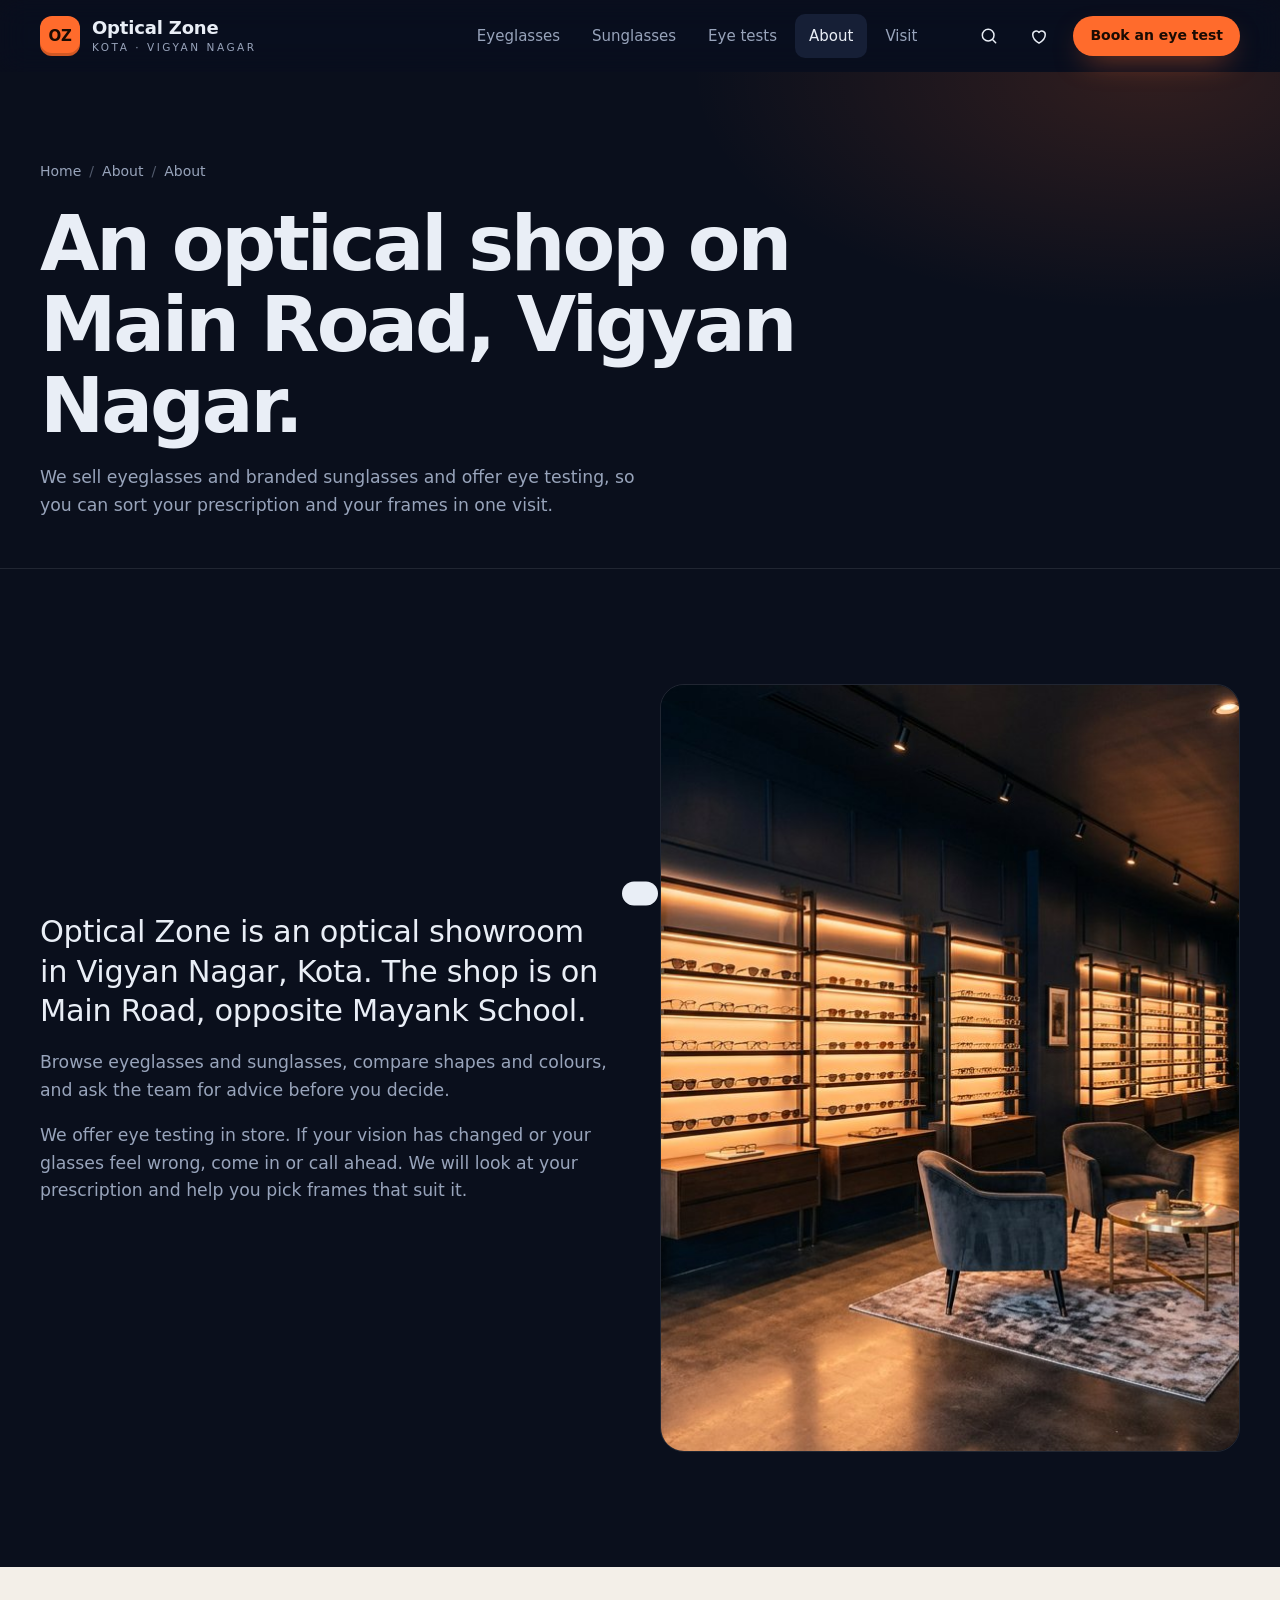
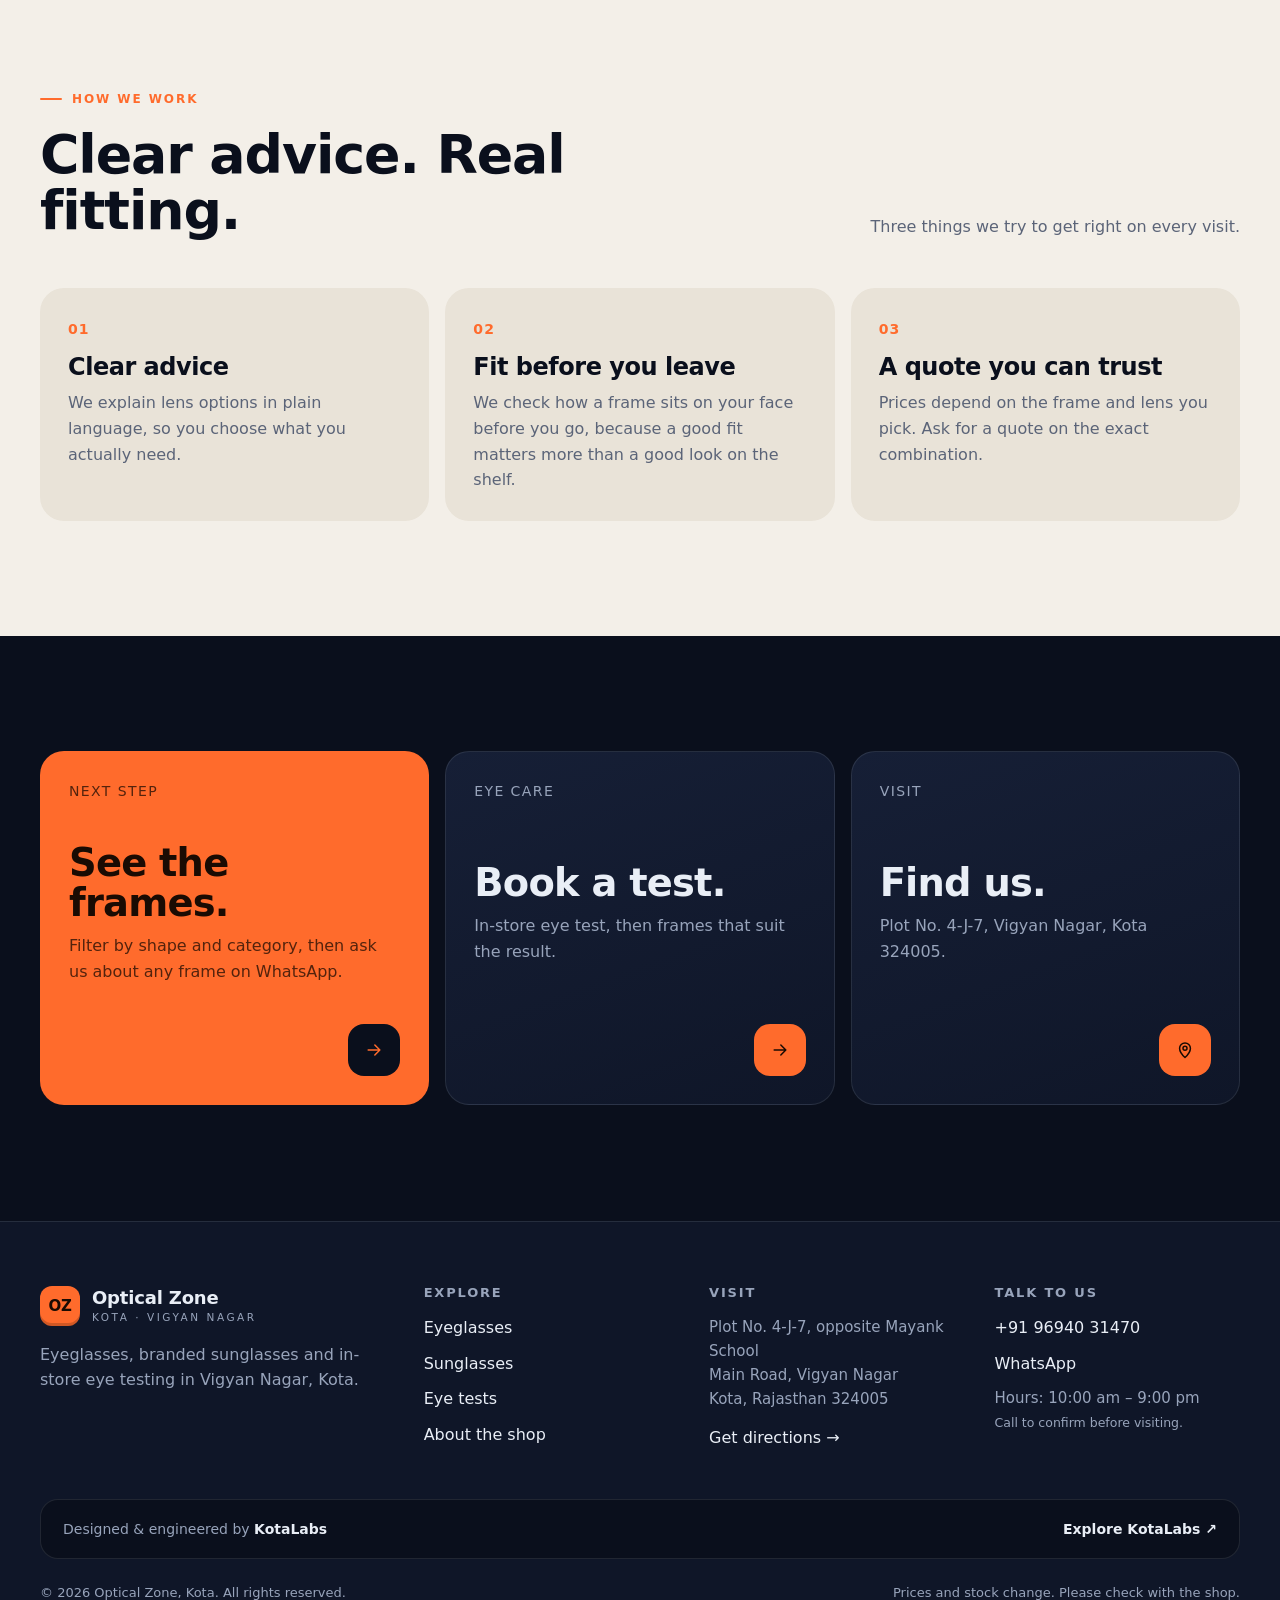
==== about.html @ 9b0c5445 "Build Optical Zone Kota storefront Static, dependency-free website for Optical Zone (Vigyan Nagar, K" ====
<!doctype html>
<html lang="en-IN">
<head>
<meta charset="utf-8">
<meta name="viewport" content="width=device-width, initial-scale=1">
<title>About | Optical Zone Kota</title>
<meta name="description" content="About Optical Zone, an optical showroom on Main Road, Vigyan Nagar, Kota, for eyeglasses, sunglasses and eye tests.">
<meta name="theme-color" content="#0a0f1c">
<meta property="og:title" content="About | Optical Zone Kota">
<meta property="og:description" content="About Optical Zone, an optical showroom on Main Road, Vigyan Nagar, Kota, for eyeglasses, sunglasses and eye tests.">
<meta property="og:type" content="website">
<link rel="icon" href="data:image/svg+xml,%3Csvg xmlns='http://www.w3.org/2000/svg' viewBox='0 0 32 32'%3E%3Crect width='32' height='32' rx='8' fill='%23ff6b2c'/%3E%3Ctext x='16' y='21' font-family='Arial' font-weight='700' font-size='13' text-anchor='middle' fill='%231a0b03'%3EOZ%3C/text%3E%3C/svg%3E">
<link rel="preload" href="assets/fonts/space-grotesk-latin-600-normal.woff2" as="font" type="font/woff2" crossorigin>
<link rel="stylesheet" href="css/styles.css">
<script src="js/data.js" defer></script>
<script src="js/app.js" defer></script>
</head>
<body class="has-mobile-bar" data-page="about">
<a class="skip-link" href="#main">Skip to content</a>
<header class="site-header">
  <div class="container site-header__inner">
    <a class="brand" href="index.html" aria-label="Optical Zone Kota, home">
        <span class="brand__mark" aria-hidden="true">OZ</span>
        <span class="brand__text"><span class="brand__name">Optical Zone</span><span class="brand__sub">Kota · Vigyan Nagar</span></span>
      </a>
    <nav class="nav" aria-label="Main">
      <a class="nav__link" href="shop.html?category=eyeglasses">Eyeglasses</a>
      <a class="nav__link" href="shop.html?category=sunglasses">Sunglasses</a>
      <a class="nav__link" href="eye-tests.html">Eye tests</a>
      <a class="nav__link" href="about.html" aria-current="page">About</a>
      <a class="nav__link" href="contact.html">Visit</a>
    </nav>
    <div class="header-actions">
      <button class="icon-btn" type="button" data-open-search aria-label="Search frames"><svg class="icon" aria-hidden="true" focusable="false"><use href="assets/icons.svg#i-search"/></svg></button>
      <button class="icon-btn" type="button" data-open-saved aria-label="Saved frames"><svg class="icon" aria-hidden="true" focusable="false"><use href="assets/icons.svg#i-heart"/></svg><span class="count-dot" data-saved-count>0</span></button>
      <a class="btn btn-primary btn-sm" href="eye-tests.html">Book an eye test</a>
      <button class="icon-btn menu-toggle" type="button" data-open-menu aria-expanded="false" aria-controls="mobileMenu" aria-label="Open menu"><svg class="icon" aria-hidden="true" focusable="false"><use href="assets/icons.svg#i-menu"/></svg></button>
    </div>
  </div>
</header>

<div class="mobile-menu" id="mobileMenu" role="dialog" aria-modal="true" aria-label="Site menu">
  <div class="mobile-menu__top">
    <a class="brand" href="index.html" aria-label="Optical Zone Kota, home">
        <span class="brand__mark" aria-hidden="true">OZ</span>
        <span class="brand__text"><span class="brand__name">Optical Zone</span><span class="brand__sub">Kota · Vigyan Nagar</span></span>
      </a>
    <button class="icon-btn" type="button" data-close aria-label="Close menu"><svg class="icon" aria-hidden="true" focusable="false"><use href="assets/icons.svg#i-close"/></svg></button>
  </div>
  <a class="mm-link" href="shop.html?category=eyeglasses">Eyeglasses</a>
  <a class="mm-link" href="shop.html?category=sunglasses">Sunglasses</a>
  <a class="mm-link" href="eye-tests.html">Eye tests</a>
  <a class="mm-link" href="about.html">About</a>
  <a class="mm-link" href="contact.html">Visit & contact</a>
  <div class="mm-foot">
    <a class="btn btn-primary" href="eye-tests.html">Book an eye test</a>
    <a class="btn btn-wa" data-biz="wa-generic" href="#" target="_blank" rel="noopener"><svg class="icon" aria-hidden="true" focusable="false"><use href="assets/icons.svg#i-whatsapp"/></svg> WhatsApp us</a>
    <a class="btn btn-ghost" data-biz="phone-href" href="#"><svg class="icon" aria-hidden="true" focusable="false"><use href="assets/icons.svg#i-phone"/></svg> Call the shop</a>
  </div>
</div>

<div class="search-panel" id="searchPanel" role="dialog" aria-modal="true" aria-label="Search">
  <div class="container">
    <div class="search-field">
      <svg class="icon" aria-hidden="true" focusable="false"><use href="assets/icons.svg#i-search"/></svg>
      <label class="sr-only" for="searchInput">Search frames and pages</label>
      <input id="searchInput" type="search" placeholder="Search frames, shapes, colours…" autocomplete="off">
      <button class="icon-btn" type="button" data-close aria-label="Close search"><svg class="icon" aria-hidden="true" focusable="false"><use href="assets/icons.svg#i-close"/></svg></button>
    </div>
    <div class="search-results" id="searchResults" aria-live="polite"></div>
  </div>
</div>

<aside class="drawer" id="savedDrawer" aria-label="Saved frames">
  <div class="drawer__head">
    <h2 style="font-size:1.3rem">Saved frames</h2>
    <button class="icon-btn" type="button" data-close aria-label="Close saved frames"><svg class="icon" aria-hidden="true" focusable="false"><use href="assets/icons.svg#i-close"/></svg></button>
  </div>
  <div class="drawer__body" id="savedList"></div>
  <div class="drawer__foot" id="savedFoot" hidden>
    <a class="btn btn-wa btn-block" id="savedEnquire" href="#" target="_blank" rel="noopener"><svg class="icon" aria-hidden="true" focusable="false"><use href="assets/icons.svg#i-whatsapp"/></svg> WhatsApp these frames</a>
  </div>
</aside>
<div class="scrim" id="scrim" data-close></div>
<div class="toast" id="toast" role="status" aria-live="polite"></div>

<main id="main">
<section class="page-hero">
  <div class="container">
    <nav class="crumbs" aria-label="Breadcrumb"><a href="index.html">Home</a><span aria-hidden="true">/</span><a href="about.html">About</a><span aria-hidden="true">/</span><span aria-current="page">About</span></nav>
    <h1>An optical shop on Main Road, Vigyan Nagar.</h1>
    <p>We sell eyeglasses and branded sunglasses and offer eye testing, so you can sort your prescription and your frames in one visit.</p>
  </div>
</section>
<section class="section">
  <div class="container story">
    <div class="story__text reveal">
      <p>Optical Zone is an optical showroom in Vigyan Nagar, Kota. The shop is on Main Road, opposite Mayank School.</p>
      <p>Browse eyeglasses and sunglasses, compare shapes and colours, and ask the team for advice before you decide.</p>
      <p>We offer eye testing in store. If your vision has changed or your glasses feel wrong, come in or call ahead. We will look at your prescription and help you pick frames that suit it.</p>
    </div>
    <div class="story__media reveal" style="--d:120ms">
      <img src="images/showroom.jpg" alt="Showroom with backlit shelves of eyeglasses and sunglasses" loading="lazy" width="1408" height="768">
    </div>
  </div>
</section>

<section class="section section--paper" aria-labelledby="values-title">
  <div class="container">
    <div class="section__head reveal">
      <div>
        <div class="eyebrow" style="color:var(--signal)">How we work</div>
        <h2 id="values-title">Clear advice. Real fitting.</h2>
      </div>
      <p>Three things we try to get right on every visit.</p>
    </div>
    <div class="values">
      <article class="value reveal"><span class="n">01</span><h3>Clear advice</h3><p>We explain lens options in plain language, so you choose what you actually need.</p></article>
      <article class="value reveal" style="--d:90ms"><span class="n">02</span><h3>Fit before you leave</h3><p>We check how a frame sits on your face before you go, because a good fit matters more than a good look on the shelf.</p></article>
      <article class="value reveal" style="--d:180ms"><span class="n">03</span><h3>A quote you can trust</h3><p>Prices depend on the frame and lens you pick. Ask for a quote on the exact combination.</p></article>
    </div>
  </div>
</section>

<section class="section" aria-labelledby="cta-title">
  <div class="container">
    <div class="zones">
      <a class="zone zone--wide reveal" href="shop.html">
        <span class="zone__no">NEXT STEP</span>
        <div><h3 id="cta-title">See the frames.</h3><p>Filter by shape and category, then ask us about any frame on WhatsApp.</p></div>
        <span class="zone__arrow" aria-hidden="true"><svg class="icon" aria-hidden="true" focusable="false"><use href="assets/icons.svg#i-arrow-right"/></svg></span>
      </a>
      <a class="zone reveal" style="--d:90ms" href="eye-tests.html">
        <span class="zone__no">EYE CARE</span>
        <div><h3>Book a test.</h3><p>In-store eye test, then frames that suit the result.</p></div>
        <span class="zone__arrow" aria-hidden="true"><svg class="icon" aria-hidden="true" focusable="false"><use href="assets/icons.svg#i-arrow-right"/></svg></span>
      </a>
      <a class="zone reveal" style="--d:180ms" href="contact.html">
        <span class="zone__no">VISIT</span>
        <div><h3>Find us.</h3><p>Plot No. 4-J-7, Vigyan Nagar, Kota 324005.</p></div>
        <span class="zone__arrow" aria-hidden="true"><svg class="icon" aria-hidden="true" focusable="false"><use href="assets/icons.svg#i-pin"/></svg></span>
      </a>
    </div>
  </div>
</section>

</main>

<footer class="site-footer">
  <div class="container">
    <div class="footer-grid">
      <div>
        <a class="brand" href="index.html" aria-label="Optical Zone Kota, home">
        <span class="brand__mark" aria-hidden="true">OZ</span>
        <span class="brand__text"><span class="brand__name">Optical Zone</span><span class="brand__sub">Kota · Vigyan Nagar</span></span>
      </a>
        <p>Eyeglasses, branded sunglasses and in-store eye testing in Vigyan Nagar, Kota.</p>
      </div>
      <div>
        <h4>Explore</h4>
        <ul>
          <li><a href="shop.html?category=eyeglasses">Eyeglasses</a></li>
          <li><a href="shop.html?category=sunglasses">Sunglasses</a></li>
          <li><a href="eye-tests.html">Eye tests</a></li>
          <li><a href="about.html">About the shop</a></li>
        </ul>
      </div>
      <div>
        <h4>Visit</h4>
        <p class="muted">Plot No. 4-J-7, opposite Mayank School<br>Main Road, Vigyan Nagar<br>Kota, Rajasthan 324005</p>
        <p style="margin-top:14px"><a data-biz="directions" href="#" target="_blank" rel="noopener">Get directions →</a></p>
      </div>
      <div>
        <h4>Talk to us</h4>
        <ul>
          <li><a data-biz="phone-href" href="#"><span data-biz="phone">+91 96940 31470</span></a></li>
          <li><a data-biz="wa-generic" href="#" target="_blank" rel="noopener">WhatsApp</a></li>
          <li class="muted">Hours: <span data-biz="hours">10:00 am – 9:00 pm</span><br><small>Call to confirm before visiting.</small></li>
        </ul>
      </div>
    </div>
    <div class="kl-credit">
      <span>Designed &amp; engineered by <strong style="color:var(--text)">KotaLabs</strong></span>
      <a href="https://kotalabs.in" target="_blank" rel="noopener">Explore KotaLabs ↗</a>
    </div>
    <div class="legal">
      <span>© <span data-biz="year">2026</span> Optical Zone, Kota. All rights reserved.</span>
      <span>Prices and stock change. Please check with the shop.</span>
    </div>
  </div>
</footer>

<nav class="mobile-bar" aria-label="Quick actions">
  <a data-biz="phone-href" href="#"><svg class="icon" aria-hidden="true" focusable="false"><use href="assets/icons.svg#i-phone"/></svg><span>Call</span></a>
  <a data-biz="wa-generic" href="#" target="_blank" rel="noopener"><svg class="icon" aria-hidden="true" focusable="false"><use href="assets/icons.svg#i-whatsapp"/></svg><span>WhatsApp</span></a>
  <a data-biz="directions" href="#" target="_blank" rel="noopener"><svg class="icon" aria-hidden="true" focusable="false"><use href="assets/icons.svg#i-pin"/></svg><span>Directions</span></a>
</nav>
</body>
</html>
---- css/styles.css ----
/* ==========================================================================
   Optical Zone — Kota
   Design system: midnight ink surfaces, signal-orange accent, grotesk display type.
   Plain CSS, no build step.
   ========================================================================== */

@font-face { font-family: "Inter"; font-weight: 400; font-style: normal; font-display: swap; src: url("../assets/fonts/inter-latin-400-normal.woff2") format("woff2"); }
@font-face { font-family: "Inter"; font-weight: 500; font-style: normal; font-display: swap; src: url("../assets/fonts/inter-latin-500-normal.woff2") format("woff2"); }
@font-face { font-family: "Inter"; font-weight: 600; font-style: normal; font-display: swap; src: url("../assets/fonts/inter-latin-600-normal.woff2") format("woff2"); }
@font-face { font-family: "Inter"; font-weight: 700; font-style: normal; font-display: swap; src: url("../assets/fonts/inter-latin-700-normal.woff2") format("woff2"); }
@font-face { font-family: "Space Grotesk"; font-weight: 500; font-style: normal; font-display: swap; src: url("../assets/fonts/space-grotesk-latin-500-normal.woff2") format("woff2"); }
@font-face { font-family: "Space Grotesk"; font-weight: 600; font-style: normal; font-display: swap; src: url("../assets/fonts/space-grotesk-latin-600-normal.woff2") format("woff2"); }
@font-face { font-family: "Space Grotesk"; font-weight: 700; font-style: normal; font-display: swap; src: url("../assets/fonts/space-grotesk-latin-700-normal.woff2") format("woff2"); }

:root {
  --ink: #0a0f1c;
  --ink-2: #0f1628;
  --ink-3: #161f36;
  --ink-4: #1f2a46;
  --line: rgba(233, 238, 246, 0.1);
  --line-strong: rgba(233, 238, 246, 0.2);
  --text: #e9eef6;
  --muted: #98a4bb;
  --signal: #ff6b2c;
  --signal-hi: #ff8a57;
  --signal-ink: #1a0b03;
  --mint: #35d0a5;
  --paper: #f3efe8;
  --paper-2: #e9e3d8;
  --paper-ink: #0a0f1c;
  --paper-muted: #5b6478;
  --radius: 14px;
  --radius-lg: 24px;
  --shadow: 0 30px 60px -30px rgba(0, 0, 0, 0.6);
  --display: "Space Grotesk", ui-sans-serif, system-ui, -apple-system, "Segoe UI", sans-serif;
  --body: "Inter", ui-sans-serif, system-ui, -apple-system, "Segoe UI", sans-serif;
  --header-h: 72px;
  --max: 1200px;
}

*, *::before, *::after { box-sizing: border-box; }
html { scroll-behavior: smooth; -webkit-text-size-adjust: 100%; }
body {
  margin: 0;
  font-family: var(--body);
  font-size: 16px;
  line-height: 1.6;
  color: var(--text);
  background: var(--ink);
  -webkit-font-smoothing: antialiased;
}
body.has-mobile-bar { padding-bottom: 76px; }
@media (min-width: 900px) { body.has-mobile-bar { padding-bottom: 0; } }
img { max-width: 100%; display: block; }
a { color: inherit; }
button, input, select, textarea { font: inherit; color: inherit; }
button { cursor: pointer; }
h1, h2, h3, h4 { font-family: var(--display); line-height: 1.05; margin: 0; letter-spacing: -0.02em; font-weight: 600; }
p { margin: 0; }
ul { margin: 0; padding: 0; list-style: none; }
:focus-visible { outline: 2px solid var(--signal); outline-offset: 3px; border-radius: 6px; }
[hidden] { display: none !important; }
.sr-only { position: absolute; width: 1px; height: 1px; overflow: hidden; clip: rect(0 0 0 0); white-space: nowrap; }
.skip-link { position: fixed; left: 16px; top: -60px; z-index: 100; background: var(--signal); color: var(--signal-ink); padding: 10px 16px; border-radius: 10px; font-weight: 600; text-decoration: none; transition: top .2s; }
.skip-link:focus { top: 16px; }

.icon { width: 20px; height: 20px; fill: none; stroke: currentColor; stroke-width: 1.8; stroke-linecap: round; stroke-linejoin: round; flex: none; }
.icon--sm { width: 16px; height: 16px; }
.icon--lg { width: 26px; height: 26px; }

.container { width: min(100% - 48px, var(--max)); margin-inline: auto; }
.section { padding: clamp(72px, 9vw, 120px) 0; position: relative; }
.section--paper { background: var(--paper); color: var(--paper-ink); }
.section--paper .muted { color: var(--paper-muted); }
.section--ink-2 { background: var(--ink-2); }
.section__head { display: flex; flex-wrap: wrap; align-items: end; justify-content: space-between; gap: 24px; margin-bottom: 48px; }
.section__head h2 { font-size: clamp(2rem, 4.2vw, 3.4rem); max-width: 16ch; }
.section__head p { color: var(--muted); max-width: 46ch; }
.section--paper .section__head p { color: var(--paper-muted); }

.eyebrow {
  display: inline-flex; align-items: center; gap: 10px;
  font-family: var(--display); font-weight: 600; font-size: 12px; letter-spacing: 0.16em; text-transform: uppercase;
  color: var(--signal-hi); margin-bottom: 18px;
}
.eyebrow::before { content: ""; width: 22px; height: 2px; background: var(--signal); border-radius: 2px; }
.index-no { font-family: var(--display); font-size: 13px; color: var(--muted); letter-spacing: .08em; }

/* ---------- Buttons ---------- */
.btn {
  display: inline-flex; align-items: center; justify-content: center; gap: 10px;
  min-height: 48px; padding: 0 22px; border-radius: 999px; border: 1px solid transparent;
  font-weight: 600; font-size: 15px; text-decoration: none; white-space: nowrap;
  transition: transform .2s ease, background .2s ease, border-color .2s ease, color .2s ease, box-shadow .2s ease;
}
.btn:hover { transform: translateY(-2px); }
.btn:active { transform: translateY(0); }
.btn-primary { background: var(--signal); color: var(--signal-ink); box-shadow: 0 12px 30px -12px rgba(255, 107, 44, .7); }
.btn-primary:hover { background: var(--signal-hi); }
.btn-ghost { border-color: var(--line-strong); color: var(--text); background: transparent; }
.btn-ghost:hover { border-color: var(--text); }
.btn-wa { background: #25d366; color: #05210f; }
.btn-wa:hover { background: #3be07a; }
.btn-sm { min-height: 40px; padding: 0 16px; font-size: 14px; }
.btn-block { width: 100%; }
.link-arrow { display: inline-flex; align-items: center; gap: 8px; font-weight: 600; text-decoration: none; color: var(--signal-hi); }
.link-arrow:hover .icon { transform: translateX(4px); }
.link-arrow .icon { transition: transform .2s; }
.icon-btn {
  width: 44px; height: 44px; display: inline-grid; place-items: center; border-radius: 12px;
  background: transparent; border: 1px solid transparent; color: var(--text); position: relative;
}
.icon-btn:hover { background: var(--ink-3); border-color: var(--line); }
.count-dot {
  position: absolute; top: 4px; right: 2px; min-width: 18px; height: 18px; padding: 0 5px; border-radius: 999px;
  background: var(--signal); color: var(--signal-ink); font-size: 11px; font-weight: 700; display: none; place-items: center;
}
.count-dot.is-on { display: grid; }

/* ---------- Header ---------- */
.site-header {
  position: sticky; top: 0; z-index: 50; height: var(--header-h);
  background: rgba(10, 15, 28, 0.72); backdrop-filter: saturate(160%) blur(14px); -webkit-backdrop-filter: saturate(160%) blur(14px);
  border-bottom: 1px solid transparent; transition: border-color .3s, background .3s;
}
.site-header.is-scrolled { border-color: var(--line); background: rgba(10, 15, 28, 0.92); }
.site-header__inner { height: 100%; display: flex; align-items: center; gap: 28px; }
.brand { display: inline-flex; align-items: center; gap: 12px; text-decoration: none; font-family: var(--display); }
.brand__mark {
  width: 40px; height: 40px; border-radius: 12px; display: grid; place-items: center;
  background: var(--signal); color: var(--signal-ink); font-weight: 700; font-size: 15px; letter-spacing: -0.02em;
  box-shadow: inset 0 -3px 0 rgba(0,0,0,.18);
}
.brand__text { display: flex; flex-direction: column; line-height: 1; }
.brand__name { font-weight: 700; font-size: 18px; letter-spacing: -0.01em; }
.brand__sub { font-size: 10.5px; letter-spacing: .24em; text-transform: uppercase; color: var(--muted); margin-top: 5px; }
.nav { display: none; gap: 4px; margin-left: auto; }
.nav__link { padding: 10px 14px; border-radius: 10px; text-decoration: none; color: var(--muted); font-weight: 500; font-size: 15px; transition: color .2s, background .2s; }
.nav__link:hover, .nav__link[aria-current="page"] { color: var(--text); background: var(--ink-3); }
.header-actions { display: flex; align-items: center; gap: 6px; margin-left: auto; }
.header-actions .btn { display: none; }
.menu-toggle { display: grid; }
@media (min-width: 900px) {
  .nav { display: flex; }
  .menu-toggle { display: none; }
  .header-actions { margin-left: 8px; }
}
@media (min-width: 1180px) {
  .header-actions .btn { display: inline-flex; margin-left: 6px; }
}

.mobile-menu { position: fixed; inset: 0; z-index: 60; background: var(--ink); padding: 24px; display: none; flex-direction: column; gap: 6px; overflow-y: auto; }
.mobile-menu.is-open { display: flex; }
.mobile-menu__top { display: flex; align-items: center; justify-content: space-between; margin-bottom: 18px; }
.mobile-menu a.mm-link { font-family: var(--display); font-size: 30px; font-weight: 600; text-decoration: none; padding: 10px 0; border-bottom: 1px solid var(--line); }
.mobile-menu .mm-foot { margin-top: auto; display: grid; gap: 12px; padding-top: 24px; }

/* Mobile action bar */
.mobile-bar { position: fixed; left: 0; right: 0; bottom: 0; z-index: 40; display: grid; grid-template-columns: repeat(3, 1fr); gap: 8px; padding: 10px 12px calc(10px + env(safe-area-inset-bottom)); background: rgba(10, 15, 28, 0.94); backdrop-filter: blur(12px); border-top: 1px solid var(--line); }
.mobile-bar a { display: flex; flex-direction: column; align-items: center; gap: 4px; padding: 8px 4px; border-radius: 12px; text-decoration: none; font-size: 12px; font-weight: 600; color: var(--text); }
.mobile-bar a:first-child { background: var(--signal); color: var(--signal-ink); }
.mobile-bar a:nth-child(2) { background: #25d366; color: #05210f; }
.mobile-bar a:nth-child(3) { background: var(--ink-3); }
@media (min-width: 900px) { .mobile-bar { display: none; } }

/* Overlays & drawers */
.scrim { position: fixed; inset: 0; background: rgba(3, 6, 14, 0.6); z-index: 70; opacity: 0; pointer-events: none; transition: opacity .25s; }
.scrim.is-open { opacity: 1; pointer-events: auto; }
.drawer { position: fixed; top: 0; right: 0; bottom: 0; width: min(440px, 100%); z-index: 80; background: var(--ink-2); border-left: 1px solid var(--line); transform: translateX(104%); transition: transform .35s cubic-bezier(.2,.8,.2,1); display: flex; flex-direction: column; }
.drawer.is-open { transform: none; }
.drawer__head { display: flex; align-items: center; justify-content: space-between; padding: 22px 24px; border-bottom: 1px solid var(--line); }
.drawer__body { padding: 20px 24px; overflow-y: auto; flex: 1; display: grid; gap: 14px; align-content: start; }
.drawer__foot { padding: 20px 24px; border-top: 1px solid var(--line); display: grid; gap: 10px; }
.search-panel { position: fixed; left: 0; right: 0; top: 0; z-index: 80; background: var(--ink-2); border-bottom: 1px solid var(--line); padding: 20px 0 28px; transform: translateY(-105%); transition: transform .3s; }
.search-panel.is-open { transform: none; }
.search-field { display: flex; align-items: center; gap: 12px; background: var(--ink); border: 1px solid var(--line-strong); border-radius: 16px; padding: 0 16px; height: 58px; }
.search-field input { flex: 1; background: transparent; border: 0; outline: none; font-size: 18px; min-width: 0; }
.search-results { margin-top: 16px; display: grid; gap: 4px; max-height: 50vh; overflow-y: auto; }
.search-results a { display: flex; align-items: center; gap: 14px; padding: 10px; border-radius: 12px; text-decoration: none; }
.search-results a:hover, .search-results a:focus-visible { background: var(--ink-3); }
.search-results img { width: 64px; height: 48px; object-fit: cover; border-radius: 8px; }
.search-results small { color: var(--muted); display: block; }

.saved-item { display: grid; grid-template-columns: 84px 1fr auto; gap: 14px; align-items: center; padding: 10px; border: 1px solid var(--line); border-radius: 14px; background: var(--ink); }
.saved-item img { width: 84px; height: 66px; object-fit: cover; border-radius: 10px; }
.saved-item a { text-decoration: none; font-weight: 600; }
.saved-item small { color: var(--muted); display: block; }
.remove-btn { background: none; border: 0; color: var(--muted); padding: 8px; border-radius: 8px; }
.remove-btn:hover { color: var(--text); background: var(--ink-3); }
.empty { text-align: center; padding: 40px 12px; color: var(--muted); display: grid; gap: 14px; justify-items: center; }
.empty .icon { width: 36px; height: 36px; color: var(--signal); }

.toast { position: fixed; left: 50%; bottom: 24px; transform: translate(-50%, 140%); z-index: 90; background: var(--text); color: var(--ink); padding: 12px 18px; border-radius: 999px; font-weight: 600; font-size: 14px; transition: transform .35s cubic-bezier(.2,.8,.2,1); max-width: calc(100% - 32px); text-align: center; }
.toast.is-on { transform: translate(-50%, 0); }
@media (min-width: 900px) { .toast { bottom: 28px; } }

/* ---------- Hero (home) ---------- */
.hero { position: relative; overflow: hidden; padding: clamp(40px, 6vw, 84px) 0 clamp(56px, 7vw, 96px); isolation: isolate; }
.hero::before {
  content: ""; position: absolute; inset: 0; z-index: -1;
  background-image: linear-gradient(var(--line) 1px, transparent 1px), linear-gradient(90deg, var(--line) 1px, transparent 1px);
  background-size: 64px 64px; mask-image: radial-gradient(ellipse at 70% 30%, #000 20%, transparent 70%);
  -webkit-mask-image: radial-gradient(ellipse at 70% 30%, #000 20%, transparent 70%);
}
.hero__grid { display: grid; gap: 48px; align-items: center; }
@media (min-width: 900px) { .hero__grid { grid-template-columns: 1fr 1fr; gap: 64px; } }
.hero h1 { font-size: clamp(3rem, 8vw, 6.4rem); letter-spacing: -0.045em; line-height: .92; }
.hero h1 .accent { color: var(--signal); }
.hero__lede { font-size: clamp(1.05rem, 1.6vw, 1.22rem); color: var(--muted); max-width: 46ch; margin-top: 26px; }
.hero__ctas { display: flex; flex-wrap: wrap; gap: 12px; margin-top: 34px; }
.hero__media { position: relative; }
.hero__media img { width: 100%; aspect-ratio: 4 / 3.3; object-fit: cover; border-radius: var(--radius-lg); box-shadow: var(--shadow); border: 1px solid var(--line); }
.status-card {
  position: absolute; left: 16px; bottom: 16px; right: auto;
  display: flex; align-items: center; gap: 12px; padding: 12px 16px; border-radius: 16px;
  background: rgba(10, 15, 28, 0.82); backdrop-filter: blur(10px); border: 1px solid var(--line-strong);
  font-size: 14px; max-width: calc(100% - 32px);
}
.status-card strong { display: block; font-family: var(--display); font-size: 15px; }
.status-card span { color: var(--muted); font-size: 13px; }
.live-dot { width: 10px; height: 10px; border-radius: 50%; background: var(--muted); flex: none; box-shadow: 0 0 0 4px rgba(152,164,187,.15); }
.live-dot.is-open { background: var(--mint); box-shadow: 0 0 0 4px rgba(53,208,165,.18); animation: pulse 2.4s infinite; }
@keyframes pulse { 0%, 100% { box-shadow: 0 0 0 4px rgba(53,208,165,.18); } 50% { box-shadow: 0 0 0 9px rgba(53,208,165,.04); } }
.hero__badge { position: absolute; top: 16px; right: 16px; background: var(--signal); color: var(--signal-ink); font-family: var(--display); font-weight: 700; font-size: 13px; padding: 8px 12px; border-radius: 10px; letter-spacing: .02em; transform: rotate(3deg); }

.ticker { border-block: 1px solid var(--line); background: var(--ink-2); overflow: hidden; white-space: nowrap; }
.ticker__track { display: inline-flex; gap: 48px; padding: 16px 0; animation: ticker 40s linear infinite; font-family: var(--display); font-weight: 600; font-size: 15px; letter-spacing: .04em; text-transform: uppercase; color: var(--muted); }
.ticker__track span { display: inline-flex; align-items: center; gap: 48px; }
.ticker__track span::after { content: "✦"; color: var(--signal); }
@keyframes ticker { from { transform: translateX(0); } to { transform: translateX(-50%); } }

/* Bento zones */
.zones { display: grid; gap: 16px; grid-template-columns: 1fr; }
.zone {
  position: relative; display: flex; flex-direction: column; justify-content: space-between; gap: 40px;
  min-height: 260px; padding: 28px; border-radius: var(--radius-lg); border: 1px solid var(--line);
  background: linear-gradient(160deg, var(--ink-3), var(--ink-2)); text-decoration: none; overflow: hidden; transition: border-color .25s, transform .25s;
}
.zone:hover { border-color: var(--signal); transform: translateY(-4px); }
.zone__no { font-family: var(--display); font-size: 14px; color: var(--muted); letter-spacing: .1em; }
.zone h3 { font-size: clamp(1.8rem, 3vw, 2.4rem); }
.zone p { color: var(--muted); margin-top: 10px; max-width: 32ch; }
.zone__arrow { width: 52px; height: 52px; border-radius: 16px; display: grid; place-items: center; background: var(--signal); color: var(--signal-ink); align-self: flex-end; transition: transform .25s; }
.zone:hover .zone__arrow { transform: rotate(-45deg); }
.zone--wide { background: var(--signal); color: var(--signal-ink); border-color: transparent; }
.zone--wide p, .zone--wide .zone__no { color: rgba(26, 11, 3, 0.75); }
.zone--wide .zone__arrow { background: var(--ink); color: var(--signal); }
.zone--wide:hover { border-color: transparent; }
@media (min-width: 900px) {
  .zones { grid-template-columns: repeat(3, 1fr); }
  .zone { min-height: 320px; }
}

/* Product cards */
.grid-products { display: grid; gap: 22px; grid-template-columns: repeat(2, 1fr); }
@media (min-width: 1000px) { .grid-products { grid-template-columns: repeat(3, 1fr); } }
.pcard { position: relative; display: flex; flex-direction: column; background: var(--ink-2); border: 1px solid var(--line); border-radius: var(--radius-lg); overflow: hidden; transition: border-color .25s, transform .25s; }
.pcard:hover { border-color: var(--line-strong); transform: translateY(-3px); }
.pcard__media { position: relative; aspect-ratio: 4 / 3; overflow: hidden; background: var(--ink-3); }
.pcard__media img { width: 100%; height: 100%; object-fit: cover; transition: transform .6s cubic-bezier(.2,.8,.2,1); }
.pcard:hover .pcard__media img { transform: scale(1.05); }
.pcard__tag { z-index: 2; position: absolute; left: 12px; top: 12px; background: rgba(10,15,28,.8); backdrop-filter: blur(6px); border: 1px solid var(--line-strong); padding: 5px 10px; border-radius: 999px; font-size: 12px; font-weight: 600; }
.pcard__save { z-index: 2; position: absolute; right: 12px; top: 12px; width: 42px; height: 42px; border-radius: 50%; display: grid; place-items: center; background: rgba(10,15,28,.8); border: 1px solid var(--line-strong); color: var(--text); transition: background .2s, color .2s; }
.pcard__save:hover { color: var(--signal); }
.pcard__save[aria-pressed="true"] { background: var(--signal); color: var(--signal-ink); border-color: transparent; }
.pcard__save[aria-pressed="true"] .icon { fill: currentColor; }
.pcard__body { padding: 20px 20px 22px; display: grid; gap: 8px; flex: 1; align-content: start; }
.pcard__meta { font-size: 13px; color: var(--muted); }
.pcard h3 { font-size: 1.4rem; }
.pcard h3 a { text-decoration: none; }
.pcard h3 a::after { content: ""; position: absolute; inset: 0; }
.pcard__foot { display: flex; align-items: center; justify-content: space-between; gap: 12px; margin-top: 10px; }
.price { font-family: var(--display); font-weight: 600; color: var(--text); font-size: 15px; }
.swatches { display: flex; gap: 6px; }
.swatch-dot { width: 14px; height: 14px; border-radius: 50%; border: 1px solid var(--line-strong); }

/* Finder */
.finder { display: grid; gap: 32px; grid-template-columns: 1fr; background: var(--ink-2); border: 1px solid var(--line); border-radius: var(--radius-lg); padding: clamp(24px, 4vw, 44px); }
@media (min-width: 900px) { .finder { grid-template-columns: .9fr 1.1fr; } }
.finder h2 { font-size: clamp(2rem, 4vw, 3rem); }
.finder__steps { display: flex; gap: 8px; margin-top: 24px; }
.finder__steps span { flex: 1; height: 4px; border-radius: 4px; background: var(--ink-4); }
.finder__steps span.is-on { background: var(--signal); }
.finder__q { font-family: var(--display); font-size: 1.4rem; margin-bottom: 16px; }
.choices { display: grid; grid-template-columns: repeat(2, 1fr); gap: 12px; }
.choice {
  display: flex; flex-direction: column; gap: 6px; text-align: left; padding: 18px; border-radius: 16px;
  background: var(--ink); border: 1px solid var(--line-strong); transition: border-color .2s, background .2s;
}
.choice strong { font-family: var(--display); font-size: 1.1rem; }
.choice small { color: var(--muted); font-size: 13px; }
.choice:hover { border-color: var(--text); }
.choice[aria-pressed="true"] { border-color: var(--signal); background: rgba(255,107,44,.08); }
.finder__result { margin-top: 24px; display: grid; gap: 14px; }
.finder__result .lead { color: var(--muted); }
.mini-list { display: grid; gap: 10px; }
.mini-list a { display: grid; grid-template-columns: 76px 1fr auto; gap: 14px; align-items: center; padding: 8px; border-radius: 14px; border: 1px solid var(--line); text-decoration: none; background: var(--ink); }
.mini-list a:hover { border-color: var(--line-strong); }
.mini-list img { width: 76px; height: 58px; object-fit: cover; border-radius: 10px; }
.mini-list small { color: var(--muted); display: block; font-size: 13px; }
@media (max-width: 520px) { .choices { grid-template-columns: 1fr; } }

/* Eye test band */
.band { display: grid; gap: 40px; align-items: center; }
.band img { width: 100%; aspect-ratio: 4 / 3; object-fit: cover; border-radius: var(--radius-lg); border: 1px solid var(--line); }
.steps { display: grid; gap: 14px; margin-top: 28px; counter-reset: step; }
.step { display: grid; grid-template-columns: 56px 1fr; gap: 16px; padding: 18px; border-radius: 16px; background: var(--ink-2); border: 1px solid var(--line); }
.step__n { width: 48px; height: 48px; border-radius: 14px; background: var(--ink-4); display: grid; place-items: center; font-family: var(--display); font-weight: 700; color: var(--signal-hi); font-size: 18px; }
.step h4 { font-size: 1.1rem; margin-bottom: 4px; }
.step p { color: var(--muted); font-size: 15px; }
@media (min-width: 900px) { .band { grid-template-columns: 1fr 1fr; gap: 64px; } }

/* Visit */
.visit { display: grid; gap: 20px; }
.visit__card { background: var(--ink-2); border: 1px solid var(--line); border-radius: var(--radius-lg); padding: 28px; display: grid; gap: 22px; }
.visit__row { display: grid; grid-template-columns: 40px 1fr; gap: 14px; align-items: start; }
.visit__row .icon-wrap { width: 40px; height: 40px; border-radius: 12px; background: var(--ink-4); display: grid; place-items: center; color: var(--signal-hi); }
.visit__row strong { display: block; font-family: var(--display); font-size: 1.05rem; }
.visit__row span, .visit__row a { color: var(--muted); font-size: 15px; }
.visit__row a { text-decoration: none; color: var(--text); font-weight: 600; }
.visit__row a:hover { color: var(--signal-hi); }
.visit__actions { display: flex; flex-wrap: wrap; gap: 10px; }
.visit__media { border-radius: var(--radius-lg); overflow: hidden; border: 1px solid var(--line); min-height: 280px; position: relative; }
.visit__media img { width: 100%; height: 100%; object-fit: cover; position: absolute; inset: 0; }
.visit__media .pin-label { position: absolute; left: 16px; bottom: 16px; background: rgba(10,15,28,.85); border: 1px solid var(--line-strong); padding: 12px 14px; border-radius: 14px; font-size: 14px; max-width: calc(100% - 32px); }
.visit__media .pin-label strong { font-family: var(--display); display: block; }
@media (min-width: 900px) { .visit { grid-template-columns: 1fr 1fr; } }

/* Trust strip */
.trust { display: grid; grid-template-columns: repeat(2, 1fr); gap: 1px; background: var(--line); border: 1px solid var(--line); border-radius: var(--radius-lg); overflow: hidden; }
.trust > div { background: var(--ink-2); padding: 24px; display: grid; gap: 8px; }
.trust .icon { color: var(--signal-hi); }
.trust strong { font-family: var(--display); font-size: 1.05rem; }
.trust span { color: var(--muted); font-size: 14px; }
@media (min-width: 900px) { .trust { grid-template-columns: repeat(4, 1fr); } }

/* ---------- Page header (inner pages) ---------- */
.page-hero { padding: clamp(48px, 7vw, 88px) 0 clamp(32px, 4vw, 48px); position: relative; overflow: hidden; border-bottom: 1px solid var(--line); }
.page-hero::before { content: ""; position: absolute; inset: 0; z-index: -1; background: radial-gradient(60% 80% at 90% 0%, rgba(255,107,44,.16), transparent 60%); }
.page-hero h1 { font-size: clamp(2.6rem, 6vw, 4.8rem); letter-spacing: -0.04em; max-width: 16ch; }
.page-hero p { color: var(--muted); max-width: 56ch; margin-top: 18px; font-size: 1.08rem; }
.crumbs { display: flex; flex-wrap: wrap; gap: 8px; font-size: 14px; color: var(--muted); margin-bottom: 22px; }
.crumbs a { text-decoration: none; }
.crumbs a:hover { color: var(--text); }
.crumbs span[aria-hidden] { opacity: .5; }

/* ---------- Shop ---------- */
.shop { display: grid; gap: 28px; padding: 40px 0 96px; }
.filters { display: none; }
.filters.is-open { display: block; }
.filters__panel { background: var(--ink-2); border: 1px solid var(--line); border-radius: var(--radius-lg); padding: 22px; display: grid; gap: 24px; }
.filter-group h3 { font-size: 13px; font-family: var(--display); letter-spacing: .12em; text-transform: uppercase; color: var(--muted); margin-bottom: 12px; font-weight: 600; }
.chip-row { display: flex; flex-wrap: wrap; gap: 8px; }
.chip { display: inline-flex; align-items: center; gap: 8px; min-height: 40px; padding: 0 14px; border-radius: 999px; border: 1px solid var(--line-strong); background: transparent; font-size: 14px; font-weight: 500; color: var(--text); }
.chip:hover { border-color: var(--text); }
.chip[aria-pressed="true"] { background: var(--text); border-color: var(--text); color: var(--ink); }
.chip .n { font-size: 12px; color: var(--muted); }
.chip[aria-pressed="true"] .n { color: var(--paper-muted); }
.filters__clear { background: none; border: 0; color: var(--signal-hi); font-weight: 600; padding: 0; text-align: left; }
.shop__bar { display: flex; flex-wrap: wrap; align-items: center; justify-content: space-between; gap: 14px; }
.shop__count { color: var(--muted); font-size: 15px; }
.shop__count strong { color: var(--text); }
.shop__tools { display: flex; gap: 10px; align-items: center; }
.select { appearance: none; background: var(--ink-2) url("data:image/svg+xml,%3Csvg xmlns='http://www.w3.org/2000/svg' width='12' height='8' fill='none' stroke='%2398a4bb' stroke-width='2'%3E%3Cpath d='M1 1l5 5 5-5'/%3E%3C/svg%3E") no-repeat right 14px center; border: 1px solid var(--line-strong); border-radius: 999px; min-height: 44px; padding: 0 40px 0 16px; font-size: 14px; font-weight: 500; }
.select option { background: var(--ink-2); }
.toggle-filters { display: inline-flex; align-items: center; gap: 8px; min-height: 44px; padding: 0 16px; border-radius: 999px; border: 1px solid var(--line-strong); background: transparent; font-weight: 600; font-size: 14px; }
.toggle-filters[aria-expanded="true"] { background: var(--text); color: var(--ink); }
.grid-shop { display: grid; gap: 18px; grid-template-columns: repeat(2, 1fr); }
@media (min-width: 720px) { .grid-shop { grid-template-columns: repeat(3, 1fr); } }
@media (min-width: 1100px) { .shop { grid-template-columns: 280px 1fr; align-items: start; } .filters { display: block; position: sticky; top: calc(var(--header-h) + 20px); } .toggle-filters { display: none; } .grid-shop { gap: 22px; } }
@media (min-width: 1280px) { .grid-shop { grid-template-columns: repeat(3, 1fr); } }

/* ---------- Product detail ---------- */
.pdp { display: grid; gap: 36px; padding: 32px 0 80px; }
.pdp__media { border-radius: var(--radius-lg); overflow: hidden; border: 1px solid var(--line); background: var(--ink-3); aspect-ratio: 4 / 3; position: relative; }
.pdp__media img { width: 100%; height: 100%; object-fit: cover; }
.pdp__media .pcard__tag { top: 16px; left: 16px; }
.pdp__info { display: grid; gap: 22px; align-content: start; }
.pdp__info h1 { font-size: clamp(2.4rem, 5vw, 3.8rem); letter-spacing: -0.04em; }
.pdp__meta { display: flex; flex-wrap: wrap; gap: 8px; }
.pdp__lede { color: var(--muted); font-size: 1.05rem; }
.opt-group h3 { font-size: 13px; font-family: var(--display); letter-spacing: .12em; text-transform: uppercase; color: var(--muted); margin-bottom: 12px; font-weight: 600; }
.opt-group h3 b { color: var(--text); letter-spacing: 0; text-transform: none; font-weight: 600; margin-left: 6px; }
.color-opt { display: flex; flex-wrap: wrap; gap: 12px; }
.color-opt button { display: grid; justify-items: center; gap: 6px; background: none; border: 0; padding: 0; font-size: 13px; color: var(--muted); }
.color-opt .sw { width: 44px; height: 44px; border-radius: 50%; border: 2px solid var(--ink-4); box-shadow: 0 0 0 1px var(--line-strong); }
.color-opt button[aria-pressed="true"] { color: var(--text); }
.color-opt button[aria-pressed="true"] .sw { border-color: var(--signal); box-shadow: 0 0 0 3px var(--ink), 0 0 0 4px var(--signal); }
.lens-list { display: grid; gap: 10px; }
.lens-list label { display: flex; align-items: center; gap: 12px; padding: 14px 16px; border-radius: 14px; border: 1px solid var(--line-strong); cursor: pointer; }
.lens-list label:has(input:checked) { border-color: var(--signal); background: rgba(255,107,44,.07); }
.lens-list input { accent-color: var(--signal); width: 18px; height: 18px; }
.lens-list small { display: block; color: var(--muted); font-size: 13px; }
.lens-list span.grow { flex: 1; font-weight: 600; }
.enquiry { background: var(--ink-2); border: 1px solid var(--line); border-radius: var(--radius-lg); padding: 22px; display: grid; gap: 14px; }
.enquiry__summary { display: grid; gap: 6px; font-size: 15px; color: var(--muted); }
.enquiry__summary b { color: var(--text); font-weight: 600; }
.enquiry .btn { width: 100%; }
.enquiry small { color: var(--muted); font-size: 13px; }
.accordion { border-top: 1px solid var(--line); }
.accordion details { border-bottom: 1px solid var(--line); }
.accordion summary { list-style: none; cursor: pointer; display: flex; justify-content: space-between; align-items: center; padding: 18px 0; font-family: var(--display); font-weight: 600; font-size: 1.05rem; }
.accordion summary::-webkit-details-marker { display: none; }
.accordion summary .icon { transition: transform .25s; }
.accordion details[open] summary .icon { transform: rotate(45deg); }
.accordion .acc-body { padding: 0 0 20px; color: var(--muted); display: grid; gap: 8px; }
.accordion ul li { position: relative; padding-left: 22px; }
.accordion ul li::before { content: ""; position: absolute; left: 0; top: .6em; width: 10px; height: 2px; background: var(--signal); }
.related { padding: 72px 0 96px; border-top: 1px solid var(--line); }
@media (min-width: 900px) { .pdp { grid-template-columns: 1.05fr 1fr; align-items: start; } .pdp__media { position: sticky; top: calc(var(--header-h) + 24px); } }

/* ---------- Forms ---------- */
.form { display: grid; gap: 18px; }
.form-grid { display: grid; gap: 18px; grid-template-columns: 1fr; }
@media (min-width: 640px) { .form-grid { grid-template-columns: 1fr 1fr; } }
.field { display: grid; gap: 8px; }
.field.full { grid-column: 1 / -1; }
.field label { font-weight: 600; font-size: 14px; }
.field input, .field select, .field textarea {
  width: 100%; background: var(--ink); border: 1px solid var(--line-strong); border-radius: 14px; padding: 14px 16px; font-size: 16px; min-height: 52px; outline: none; transition: border-color .2s, box-shadow .2s;
}
.field textarea { min-height: 130px; resize: vertical; }
.field select { appearance: none; background-image: url("data:image/svg+xml,%3Csvg xmlns='http://www.w3.org/2000/svg' width='12' height='8' fill='none' stroke='%2398a4bb' stroke-width='2'%3E%3Cpath d='M1 1l5 5 5-5'/%3E%3C/svg%3E"); background-repeat: no-repeat; background-position: right 16px center; padding-right: 40px; }
.field input:focus, .field select:focus, .field textarea:focus { border-color: var(--signal); box-shadow: 0 0 0 4px rgba(255,107,44,.18); }
.field input[aria-invalid="true"], .field select[aria-invalid="true"], .field textarea[aria-invalid="true"] { border-color: #ff6b6b; }
.field .error { color: #ff8a8a; font-size: 13px; min-height: 1em; }
.field .hint { color: var(--muted); font-size: 13px; }
.form-note { color: var(--muted); font-size: 14px; }
.form-success { display: none; padding: 22px; border-radius: 18px; background: rgba(53,208,165,.08); border: 1px solid rgba(53,208,165,.35); gap: 10px; }
.form-success.is-on { display: grid; }
.form-success strong { font-family: var(--display); font-size: 1.2rem; }
.form-success .btn { justify-self: start; }

.contact-grid { display: grid; gap: 28px; padding: 56px 0 88px; }
.contact-panel { background: var(--ink-2); border: 1px solid var(--line); border-radius: var(--radius-lg); padding: clamp(22px, 3vw, 36px); }
.contact-panel h2 { font-size: 1.8rem; margin-bottom: 8px; }
.contact-panel > p { color: var(--muted); margin-bottom: 24px; }
@media (min-width: 960px) { .contact-grid { grid-template-columns: 1.1fr .9fr; align-items: start; } }

/* ---------- FAQ ---------- */
.faq { display: grid; gap: 10px; max-width: 860px; }
.faq details { background: var(--ink-2); border: 1px solid var(--line); border-radius: 16px; padding: 0 22px; }
.faq summary { list-style: none; cursor: pointer; display: flex; justify-content: space-between; gap: 16px; align-items: center; padding: 20px 0; font-family: var(--display); font-weight: 600; font-size: 1.05rem; }
.faq summary::-webkit-details-marker { display: none; }
.faq summary .icon { transition: transform .25s; color: var(--signal-hi); }
.faq details[open] summary .icon { transform: rotate(45deg); }
.faq details p { color: var(--muted); padding-bottom: 20px; }

/* ---------- About ---------- */
.story { display: grid; gap: 40px; }
.story__text p { color: var(--muted); font-size: 1.08rem; margin-bottom: 18px; }
.story__text p:first-child { color: var(--text); font-family: var(--display); font-size: clamp(1.4rem, 2.4vw, 1.9rem); line-height: 1.3; letter-spacing: -0.01em; }
.story__media img { width: 100%; aspect-ratio: 4 / 3; object-fit: cover; border-radius: var(--radius-lg); border: 1px solid var(--line); }
@media (min-width: 900px) { .story { grid-template-columns: 1fr 1fr; align-items: center; } }
.values { display: grid; gap: 16px; grid-template-columns: 1fr; }
@media (min-width: 800px) { .values { grid-template-columns: repeat(3, 1fr); } }
.value { padding: 28px; border-radius: var(--radius-lg); background: var(--paper-2); }
.value .n { font-family: var(--display); font-weight: 700; color: var(--signal); font-size: 14px; letter-spacing: .08em; }
.value h3 { font-size: 1.5rem; margin: 14px 0 10px; }
.value p { color: var(--paper-muted); }

/* ---------- Footer ---------- */
.site-footer { background: var(--ink-2); border-top: 1px solid var(--line); padding: 64px 0 28px; }
.footer-grid { display: grid; gap: 40px; grid-template-columns: 1fr; }
@media (min-width: 800px) { .footer-grid { grid-template-columns: 1.4fr 1fr 1fr 1fr; } }
.footer-grid h4 { font-family: var(--display); font-size: 13px; letter-spacing: .14em; text-transform: uppercase; color: var(--muted); margin-bottom: 16px; font-weight: 600; }
.footer-grid ul { display: grid; gap: 10px; }
.footer-grid a { text-decoration: none; color: var(--text); }
.footer-grid a:hover { color: var(--signal-hi); }
.footer-grid p { color: var(--muted); max-width: 36ch; margin-top: 16px; }
.footer-grid .muted { color: var(--muted); font-size: 15px; }
.kl-credit { margin-top: 48px; display: flex; flex-wrap: wrap; align-items: center; justify-content: space-between; gap: 16px; padding: 18px 22px; border-radius: 18px; background: var(--ink); border: 1px solid var(--line); font-size: 14px; color: var(--muted); }
.kl-credit a { color: var(--text); font-weight: 600; text-decoration: none; }
.kl-credit a:hover { color: var(--signal-hi); }
.legal { display: flex; flex-wrap: wrap; justify-content: space-between; gap: 12px; margin-top: 24px; color: var(--muted); font-size: 13px; }

/* ---------- Reveal ---------- */
.reveal { opacity: 0; transform: translateY(18px); transition: opacity .7s ease, transform .7s cubic-bezier(.2,.8,.2,1); transition-delay: var(--d, 0ms); }
.reveal.is-in { opacity: 1; transform: none; }
.no-js .reveal { opacity: 1; transform: none; }

@media (prefers-reduced-motion: reduce) {
  *, *::before, *::after { animation: none !important; transition: none !important; scroll-behavior: auto !important; }
  .reveal { opacity: 1; transform: none; }
}
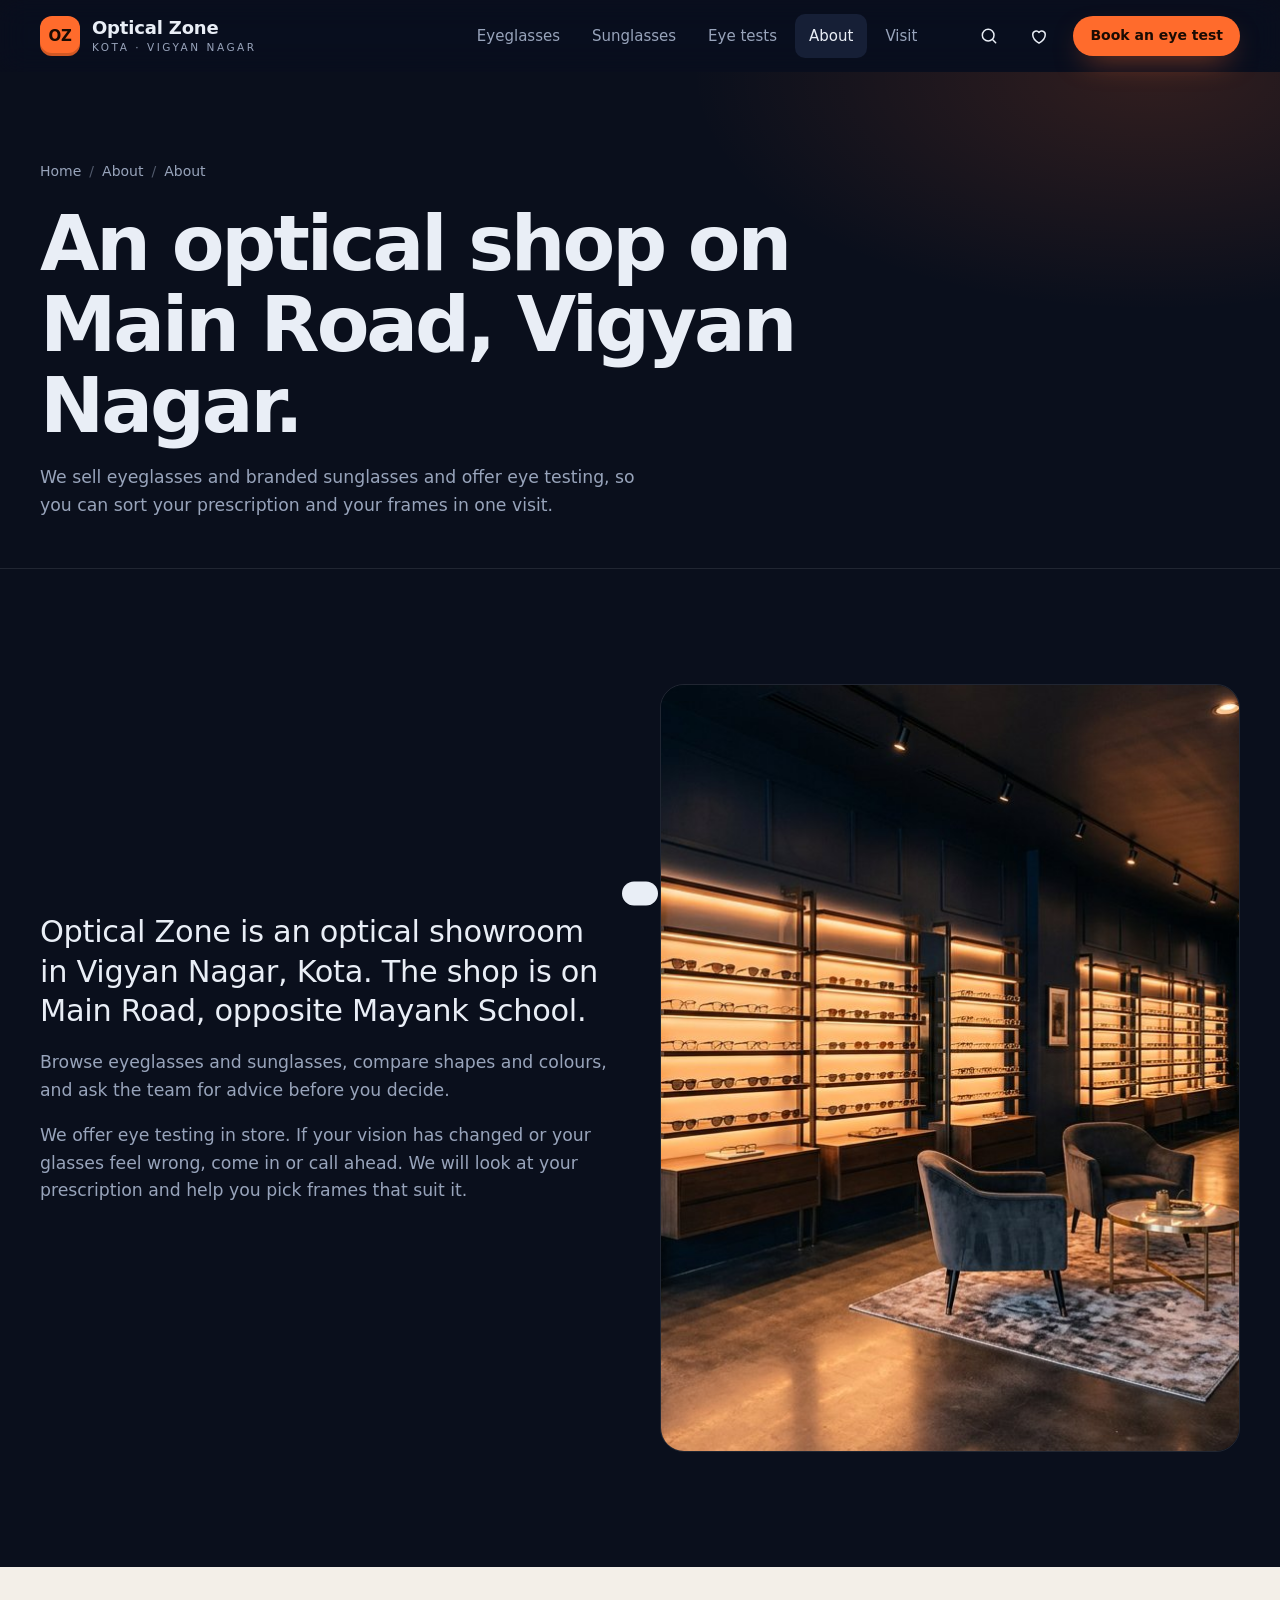
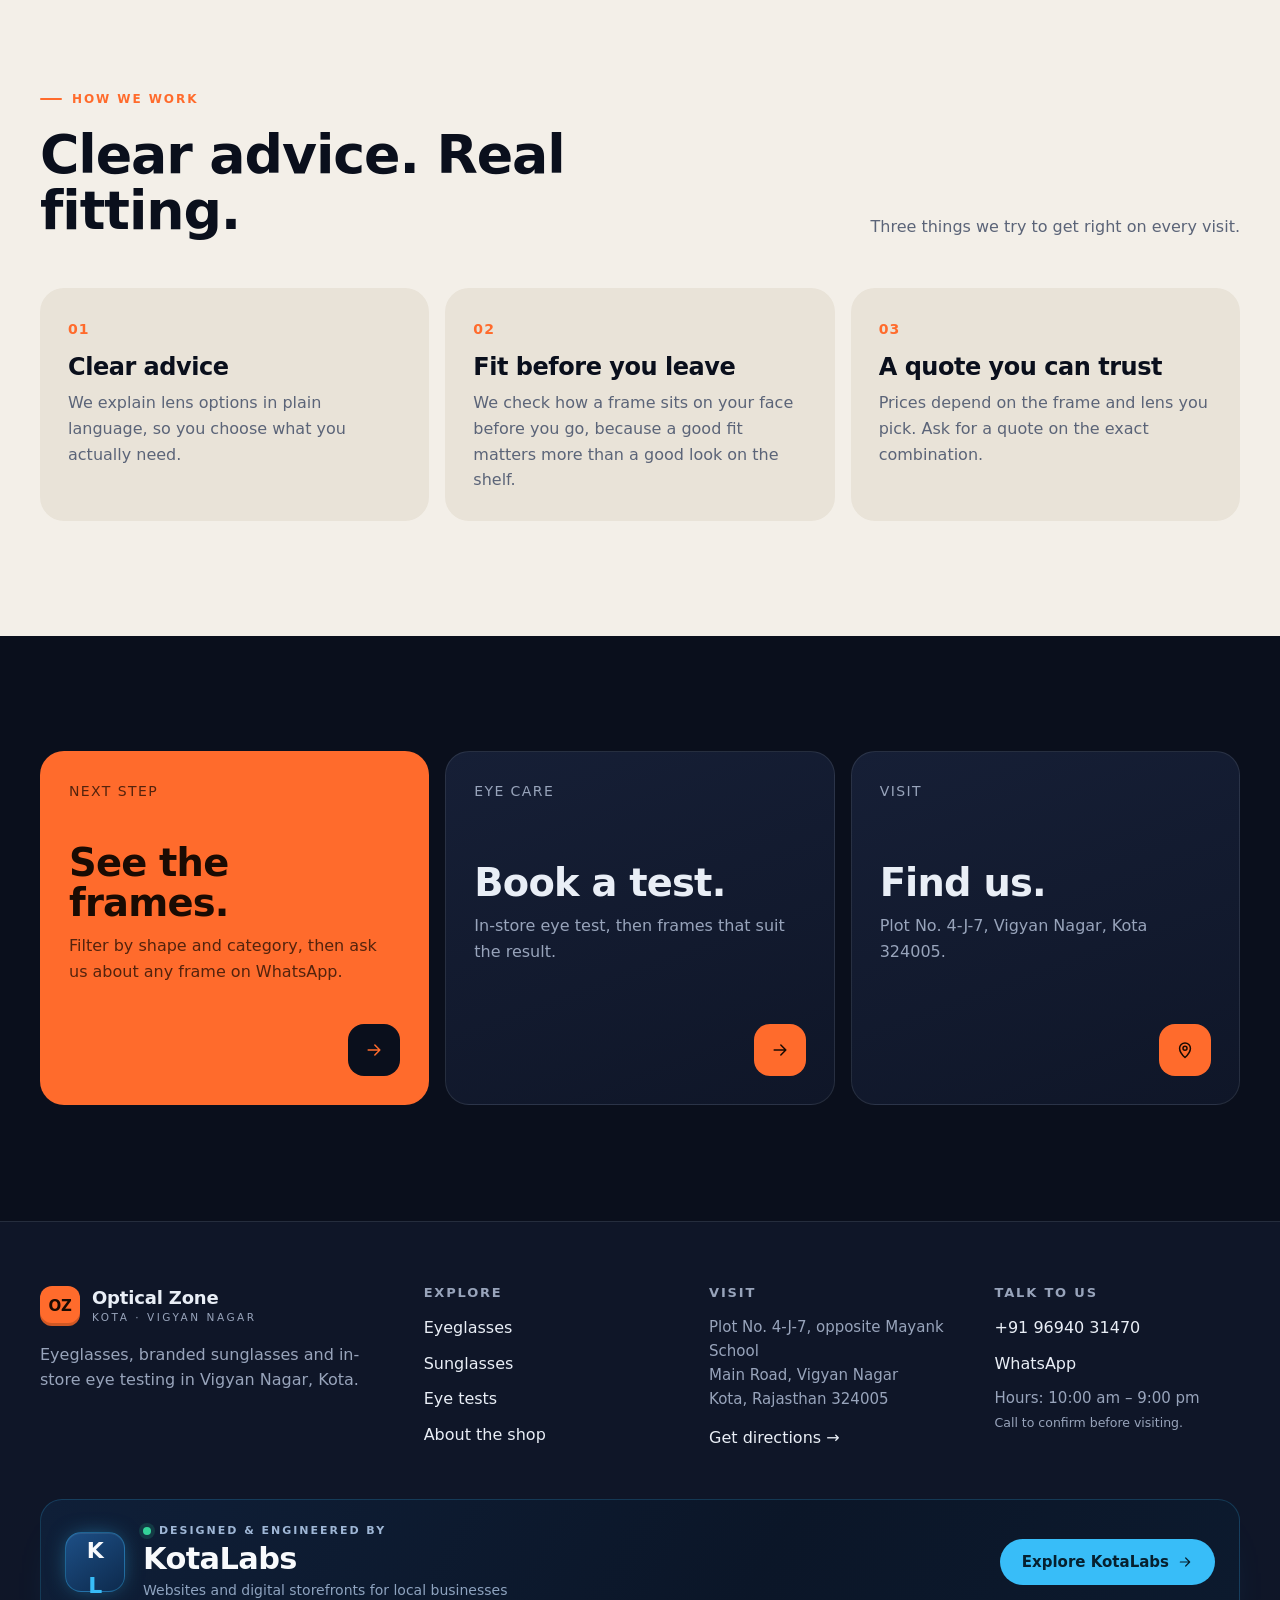
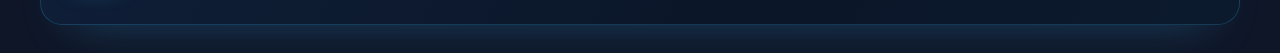
==== commit 5b1bd545: "Add KotaLabs 'Designed & engineered by' card to footer - Replace the footer credit line with a KotaL" ====
--- a/about.html
+++ b/about.html
@@ -179,13 +179,16 @@
         </ul>
       </div>
     </div>
-    <div class="kl-credit">
-      <span>Designed &amp; engineered by <strong style="color:var(--text)">KotaLabs</strong></span>
-      <a href="https://kotalabs.in" target="_blank" rel="noopener">Explore KotaLabs ↗</a>
-    </div>
-    <div class="legal">
-      <span>© <span data-biz="year">2026</span> Optical Zone, Kota. All rights reserved.</span>
-      <span>Prices and stock change. Please check with the shop.</span>
+    <div class="kl-card">
+      <div class="kl-card__brand">
+        <span class="kl-card__mark" aria-hidden="true">K<b>L</b></span>
+        <div class="kl-card__text">
+          <span class="kl-card__eyebrow"><span class="kl-card__dot" aria-hidden="true"></span>Designed &amp; engineered by</span>
+          <span class="kl-card__name">KotaLabs</span>
+          <span class="kl-card__tag">Websites and digital storefronts for local businesses</span>
+        </div>
+      </div>
+      <a class="kl-card__cta" href="https://kotalabs.in" target="_blank" rel="noopener">Explore KotaLabs <svg class="icon icon--sm" aria-hidden="true" focusable="false"><use href="assets/icons.svg#i-arrow-right"/></svg></a>
     </div>
   </div>
 </footer>
--- a/css/styles.css
+++ b/css/styles.css
@@ -469,9 +469,34 @@
 .footer-grid a:hover { color: var(--signal-hi); }
 .footer-grid p { color: var(--muted); max-width: 36ch; margin-top: 16px; }
 .footer-grid .muted { color: var(--muted); font-size: 15px; }
-.kl-credit { margin-top: 48px; display: flex; flex-wrap: wrap; align-items: center; justify-content: space-between; gap: 16px; padding: 18px 22px; border-radius: 18px; background: var(--ink); border: 1px solid var(--line); font-size: 14px; color: var(--muted); }
-.kl-credit a { color: var(--text); font-weight: 600; text-decoration: none; }
-.kl-credit a:hover { color: var(--signal-hi); }
+.kl-card {
+  margin-top: 48px; display: flex; flex-wrap: wrap; align-items: center; justify-content: space-between; gap: 22px;
+  padding: 22px 24px; border-radius: 22px;
+  background: linear-gradient(120deg, #0f1f38 0%, #0b1628 60%, #0c1a2e 100%);
+  border: 1px solid rgba(56, 189, 248, 0.2); box-shadow: 0 24px 48px -32px rgba(56, 189, 248, 0.35);
+}
+.kl-card__brand { display: flex; align-items: center; gap: 18px; min-width: 0; }
+.kl-card__mark {
+  width: 60px; height: 60px; flex: none; border-radius: 16px; display: grid; place-items: center;
+  background: linear-gradient(145deg, #1d4f86, #0d2a4d); border: 1px solid rgba(56, 189, 248, 0.35);
+  color: #f8fafc; font-family: var(--display); font-weight: 700; font-size: 22px; letter-spacing: -0.02em;
+  box-shadow: 0 0 22px -6px rgba(56, 189, 248, 0.6), inset 0 1px 0 rgba(255,255,255,.08);
+}
+.kl-card__mark b { color: #38bdf8; font-weight: 700; }
+.kl-card__text { display: flex; flex-direction: column; gap: 4px; min-width: 0; }
+.kl-card__eyebrow { display: inline-flex; align-items: center; gap: 8px; font-family: var(--display); font-size: 11px; font-weight: 600; letter-spacing: 0.18em; text-transform: uppercase; color: #9fb7d6; }
+.kl-card__dot { width: 8px; height: 8px; border-radius: 50%; background: #34d399; box-shadow: 0 0 0 4px rgba(52, 211, 153, 0.15); animation: pulse-kl 2.4s infinite; }
+@keyframes pulse-kl { 0%, 100% { box-shadow: 0 0 0 3px rgba(52,211,153,.18); } 50% { box-shadow: 0 0 0 7px rgba(52,211,153,.03); } }
+.kl-card__name { font-family: var(--display); font-weight: 700; font-size: clamp(1.5rem, 3vw, 1.9rem); letter-spacing: -0.02em; color: #f8fafc; line-height: 1.05; }
+.kl-card__tag { font-size: 14px; color: #8ea3bf; }
+.kl-card__cta {
+  display: inline-flex; align-items: center; gap: 8px; min-height: 46px; padding: 0 22px; border-radius: 999px;
+  background: #38bdf8; color: #06202f; font-weight: 600; font-size: 15px; text-decoration: none; white-space: nowrap;
+  transition: transform .2s ease, background .2s ease, box-shadow .2s ease;
+}
+.kl-card__cta:hover { background: #7dd3fc; transform: translateY(-2px); box-shadow: 0 12px 26px -12px rgba(56,189,248,.8); }
+.kl-card__cta:focus-visible { outline: 2px solid #38bdf8; outline-offset: 3px; }
+@media (max-width: 560px) { .kl-card__cta { width: 100%; justify-content: center; } }
 .legal { display: flex; flex-wrap: wrap; justify-content: space-between; gap: 12px; margin-top: 24px; color: var(--muted); font-size: 13px; }
 
 /* ---------- Reveal ---------- */
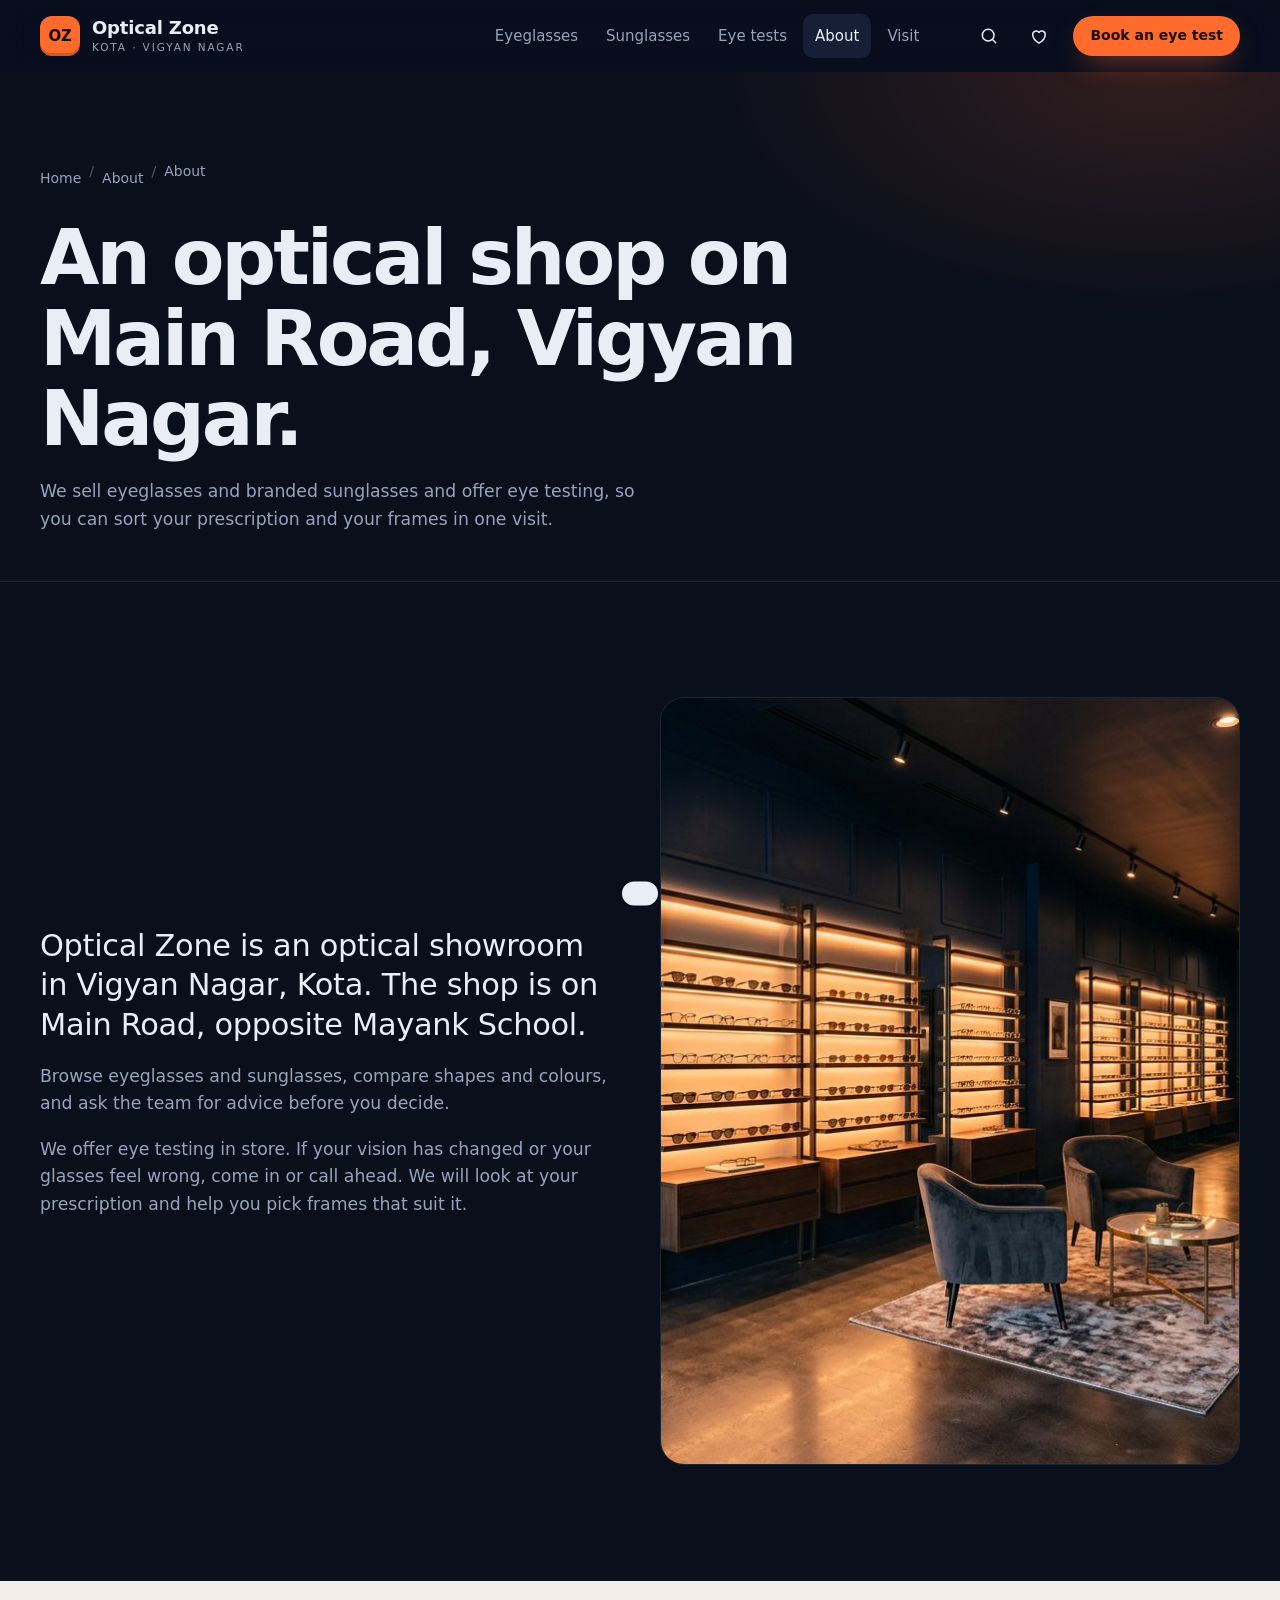
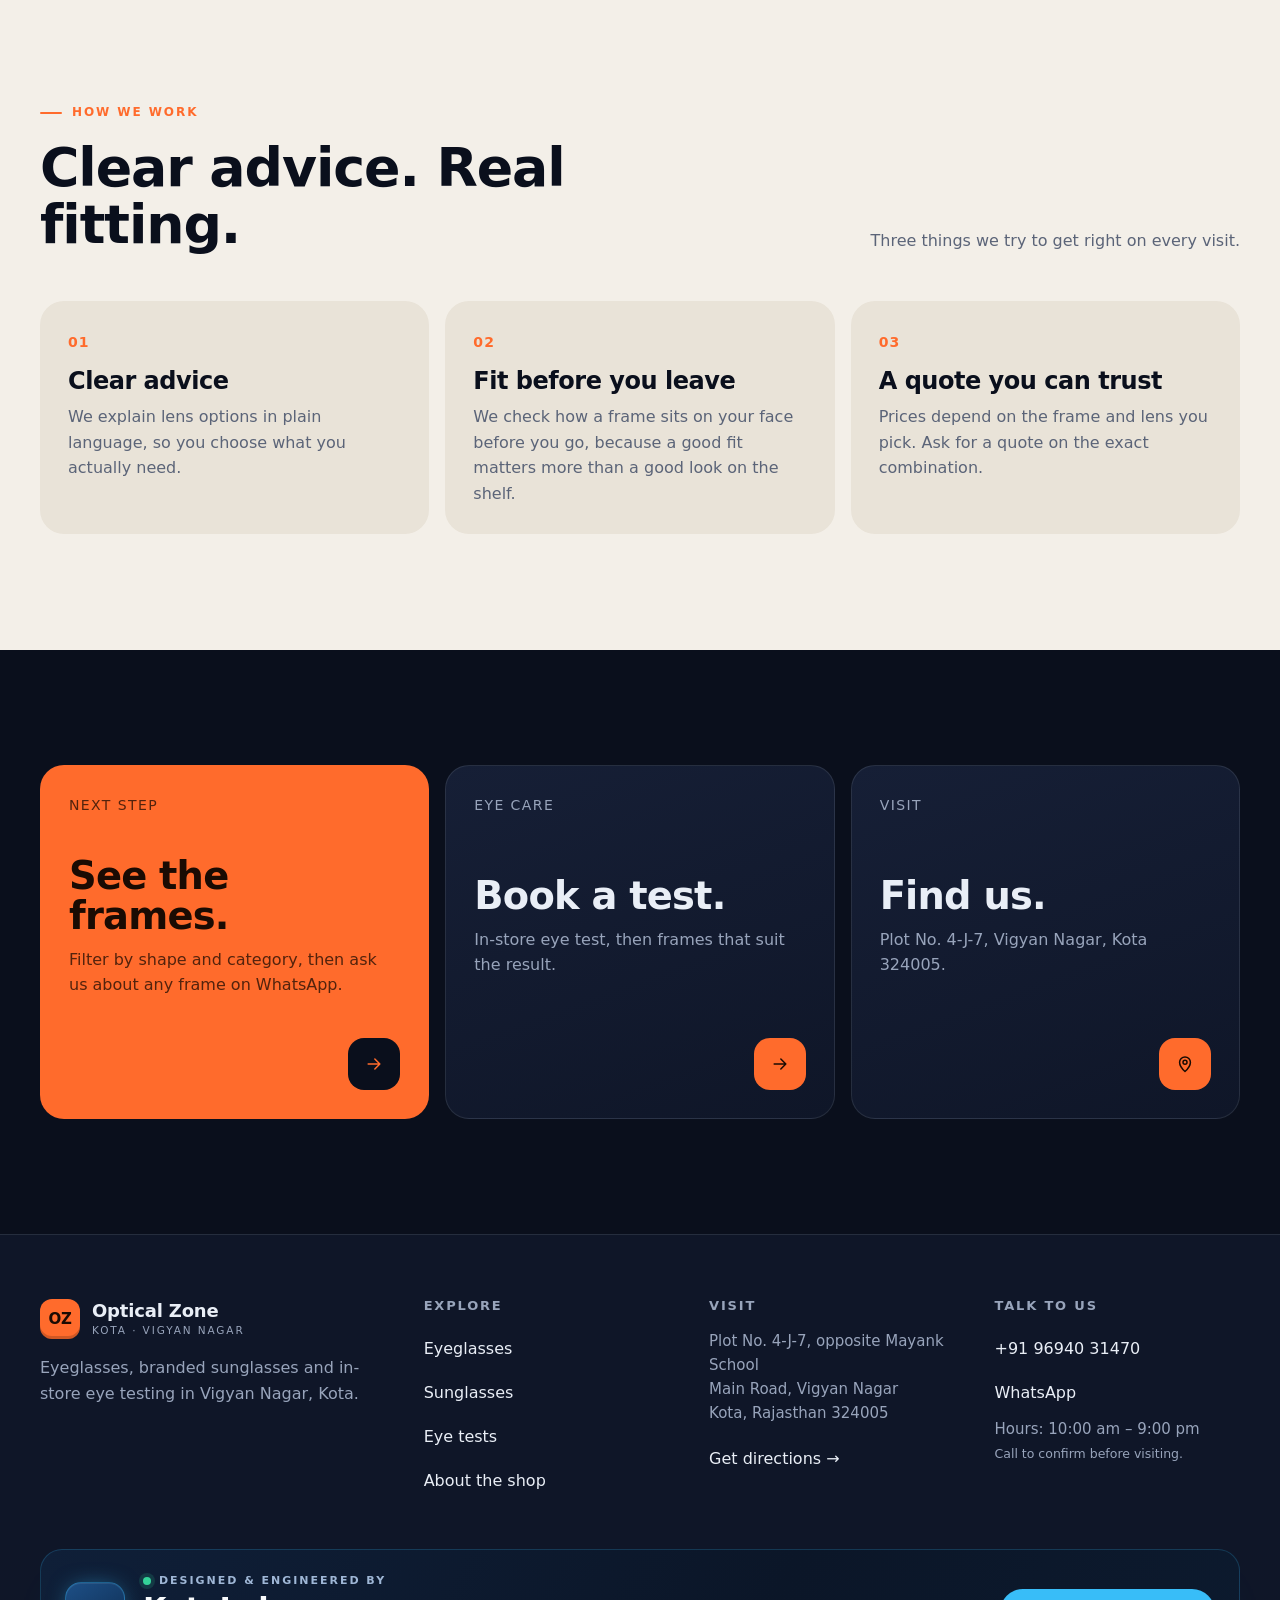
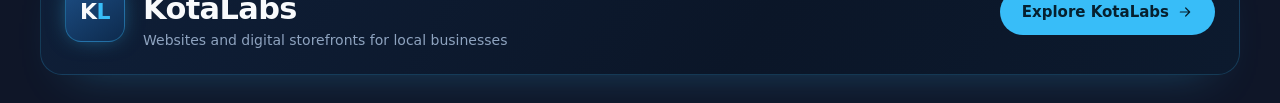
==== commit 3d5033be: "Make website responsive across phone, tablet and desktop Verified in headless Chromium at 320-1440px" ====
--- a/about.html
+++ b/about.html
@@ -21,7 +21,7 @@
   <div class="container site-header__inner">
     <a class="brand" href="index.html" aria-label="Optical Zone Kota, home">
         <span class="brand__mark" aria-hidden="true">OZ</span>
-        <span class="brand__text"><span class="brand__name">Optical Zone</span><span class="brand__sub">Kota · Vigyan Nagar</span></span>
+        <span class="brand__text"><span class="brand__name">Optical Zone</span><span class="brand__sub">Kota<span class="brand__area"> · Vigyan Nagar</span></span></span>
       </a>
     <nav class="nav" aria-label="Main">
       <a class="nav__link" href="shop.html?category=eyeglasses">Eyeglasses</a>
@@ -43,7 +43,7 @@
   <div class="mobile-menu__top">
     <a class="brand" href="index.html" aria-label="Optical Zone Kota, home">
         <span class="brand__mark" aria-hidden="true">OZ</span>
-        <span class="brand__text"><span class="brand__name">Optical Zone</span><span class="brand__sub">Kota · Vigyan Nagar</span></span>
+        <span class="brand__text"><span class="brand__name">Optical Zone</span><span class="brand__sub">Kota<span class="brand__area"> · Vigyan Nagar</span></span></span>
       </a>
     <button class="icon-btn" type="button" data-close aria-label="Close menu"><svg class="icon" aria-hidden="true" focusable="false"><use href="assets/icons.svg#i-close"/></svg></button>
   </div>
@@ -152,7 +152,7 @@
       <div>
         <a class="brand" href="index.html" aria-label="Optical Zone Kota, home">
         <span class="brand__mark" aria-hidden="true">OZ</span>
-        <span class="brand__text"><span class="brand__name">Optical Zone</span><span class="brand__sub">Kota · Vigyan Nagar</span></span>
+        <span class="brand__text"><span class="brand__name">Optical Zone</span><span class="brand__sub">Kota<span class="brand__area"> · Vigyan Nagar</span></span></span>
       </a>
         <p>Eyeglasses, branded sunglasses and in-store eye testing in Vigyan Nagar, Kota.</p>
       </div>
--- a/css/styles.css
+++ b/css/styles.css
@@ -90,7 +90,7 @@
 .btn {
   display: inline-flex; align-items: center; justify-content: center; gap: 10px;
   min-height: 48px; padding: 0 22px; border-radius: 999px; border: 1px solid transparent;
-  font-weight: 600; font-size: 15px; text-decoration: none; white-space: nowrap;
+  font-weight: 600; font-size: 15px; text-decoration: none; text-align: center; max-width: 100%;
   transition: transform .2s ease, background .2s ease, border-color .2s ease, color .2s ease, box-shadow .2s ease;
 }
 .btn:hover { transform: translateY(-2px); }
@@ -103,7 +103,7 @@
 .btn-wa:hover { background: #3be07a; }
 .btn-sm { min-height: 40px; padding: 0 16px; font-size: 14px; }
 .btn-block { width: 100%; }
-.link-arrow { display: inline-flex; align-items: center; gap: 8px; font-weight: 600; text-decoration: none; color: var(--signal-hi); }
+.link-arrow { display: inline-flex; align-items: center; gap: 8px; min-height: 44px; font-weight: 600; text-decoration: none; color: var(--signal-hi); }
 .link-arrow:hover .icon { transform: translateX(4px); }
 .link-arrow .icon { transition: transform .2s; }
 .icon-btn {
@@ -132,14 +132,23 @@
   box-shadow: inset 0 -3px 0 rgba(0,0,0,.18);
 }
 .brand__text { display: flex; flex-direction: column; line-height: 1; }
-.brand__name { font-weight: 700; font-size: 18px; letter-spacing: -0.01em; }
-.brand__sub { font-size: 10.5px; letter-spacing: .24em; text-transform: uppercase; color: var(--muted); margin-top: 5px; }
+.brand__name { font-weight: 700; font-size: 18px; letter-spacing: -0.01em; white-space: nowrap; }
+.brand__sub { font-size: 10.5px; letter-spacing: .18em; text-transform: uppercase; color: var(--muted); margin-top: 5px; white-space: nowrap; }
+.brand__area { display: none; }
+@media (min-width: 480px) { .brand__area { display: inline; } }
 .nav { display: none; gap: 4px; margin-left: auto; }
-.nav__link { padding: 10px 14px; border-radius: 10px; text-decoration: none; color: var(--muted); font-weight: 500; font-size: 15px; transition: color .2s, background .2s; }
+.nav__link { padding: 10px 12px; border-radius: 10px; text-decoration: none; color: var(--muted); font-weight: 500; font-size: 15px; white-space: nowrap; transition: color .2s, background .2s; }
 .nav__link:hover, .nav__link[aria-current="page"] { color: var(--text); background: var(--ink-3); }
 .header-actions { display: flex; align-items: center; gap: 6px; margin-left: auto; }
 .header-actions .btn { display: none; }
 .menu-toggle { display: grid; }
+@media (max-width: 400px) {
+  .site-header__inner { gap: 10px; }
+  .brand__mark { width: 36px; height: 36px; font-size: 14px; }
+  .brand__name { font-size: 16px; }
+  .header-actions { gap: 0; }
+  .header-actions .icon-btn { width: 40px; height: 40px; }
+}
 @media (min-width: 900px) {
   .nav { display: flex; }
   .menu-toggle { display: none; }
@@ -147,6 +156,11 @@
 }
 @media (min-width: 1180px) {
   .header-actions .btn { display: inline-flex; margin-left: 6px; }
+}
+@media (min-width: 900px) and (max-width: 1179px) {
+  .nav { gap: 0; }
+  .nav__link { padding: 10px 9px; font-size: 14.5px; }
+  .site-header__inner { gap: 16px; }
 }
 
 .mobile-menu { position: fixed; inset: 0; z-index: 60; background: var(--ink); padding: 24px; display: none; flex-direction: column; gap: 6px; overflow-y: auto; }
@@ -264,13 +278,14 @@
 .pcard__save:hover { color: var(--signal); }
 .pcard__save[aria-pressed="true"] { background: var(--signal); color: var(--signal-ink); border-color: transparent; }
 .pcard__save[aria-pressed="true"] .icon { fill: currentColor; }
-.pcard__body { padding: 20px 20px 22px; display: grid; gap: 8px; flex: 1; align-content: start; }
+.pcard__body { padding: 16px 16px 18px; display: grid; gap: 8px; flex: 1; align-content: start; }
+@media (min-width: 700px) { .pcard__body { padding: 20px 20px 22px; } }
 .pcard__meta { font-size: 13px; color: var(--muted); }
 .pcard h3 { font-size: 1.4rem; }
 .pcard h3 a { text-decoration: none; }
 .pcard h3 a::after { content: ""; position: absolute; inset: 0; }
-.pcard__foot { display: flex; align-items: center; justify-content: space-between; gap: 12px; margin-top: 10px; }
-.price { font-family: var(--display); font-weight: 600; color: var(--text); font-size: 15px; }
+.pcard__foot { display: flex; flex-wrap: wrap; align-items: center; justify-content: space-between; gap: 8px 12px; margin-top: 10px; }
+.price { font-family: var(--display); font-weight: 600; color: var(--text); font-size: 15px; white-space: nowrap; }
 .swatches { display: flex; gap: 6px; }
 .swatch-dot { width: 14px; height: 14px; border-radius: 50%; border: 1px solid var(--line-strong); }
 
@@ -301,7 +316,9 @@
 @media (max-width: 520px) { .choices { grid-template-columns: 1fr; } }
 
 /* Eye test band */
-.band { display: grid; gap: 40px; align-items: center; }
+.band { display: grid; grid-template-columns: minmax(0, 1fr); gap: 40px; align-items: center; }
+.band > * { min-width: 0; }
+.contact-panel { min-width: 0; }
 .band img { width: 100%; aspect-ratio: 4 / 3; object-fit: cover; border-radius: var(--radius-lg); border: 1px solid var(--line); }
 .steps { display: grid; gap: 14px; margin-top: 28px; counter-reset: step; }
 .step { display: grid; grid-template-columns: 56px 1fr; gap: 16px; padding: 18px; border-radius: 16px; background: var(--ink-2); border: 1px solid var(--line); }
@@ -317,7 +334,7 @@
 .visit__row .icon-wrap { width: 40px; height: 40px; border-radius: 12px; background: var(--ink-4); display: grid; place-items: center; color: var(--signal-hi); }
 .visit__row strong { display: block; font-family: var(--display); font-size: 1.05rem; }
 .visit__row span, .visit__row a { color: var(--muted); font-size: 15px; }
-.visit__row a { text-decoration: none; color: var(--text); font-weight: 600; }
+.visit__row a { text-decoration: none; color: var(--text); font-weight: 600; display: inline-flex; align-items: center; min-height: 40px; }
 .visit__row a:hover { color: var(--signal-hi); }
 .visit__actions { display: flex; flex-wrap: wrap; gap: 10px; }
 .visit__media { border-radius: var(--radius-lg); overflow: hidden; border: 1px solid var(--line); min-height: 280px; position: relative; }
@@ -339,8 +356,8 @@
 .page-hero::before { content: ""; position: absolute; inset: 0; z-index: -1; background: radial-gradient(60% 80% at 90% 0%, rgba(255,107,44,.16), transparent 60%); }
 .page-hero h1 { font-size: clamp(2.6rem, 6vw, 4.8rem); letter-spacing: -0.04em; max-width: 16ch; }
 .page-hero p { color: var(--muted); max-width: 56ch; margin-top: 18px; font-size: 1.08rem; }
-.crumbs { display: flex; flex-wrap: wrap; gap: 8px; font-size: 14px; color: var(--muted); margin-bottom: 22px; }
-.crumbs a { text-decoration: none; }
+.crumbs { display: flex; flex-wrap: wrap; gap: 8px; font-size: 14px; color: var(--muted); margin-bottom: 22px; overflow-wrap: anywhere; }
+.crumbs a { text-decoration: none; display: inline-flex; align-items: center; min-height: 36px; }
 .crumbs a:hover { color: var(--text); }
 .crumbs span[aria-hidden] { opacity: .5; }
 
@@ -366,6 +383,7 @@
 .toggle-filters { display: inline-flex; align-items: center; gap: 8px; min-height: 44px; padding: 0 16px; border-radius: 999px; border: 1px solid var(--line-strong); background: transparent; font-weight: 600; font-size: 14px; }
 .toggle-filters[aria-expanded="true"] { background: var(--text); color: var(--ink); }
 .grid-shop { display: grid; gap: 18px; grid-template-columns: repeat(2, 1fr); }
+@media (max-width: 379px) { .grid-products, .grid-shop { grid-template-columns: minmax(0, 1fr); } }
 @media (min-width: 720px) { .grid-shop { grid-template-columns: repeat(3, 1fr); } }
 @media (min-width: 1100px) { .shop { grid-template-columns: 280px 1fr; align-items: start; } .filters { display: block; position: sticky; top: calc(var(--header-h) + 20px); } .toggle-filters { display: none; } .grid-shop { gap: 22px; } }
 @media (min-width: 1280px) { .grid-shop { grid-template-columns: repeat(3, 1fr); } }
@@ -401,8 +419,9 @@
 .accordion details { border-bottom: 1px solid var(--line); }
 .accordion summary { list-style: none; cursor: pointer; display: flex; justify-content: space-between; align-items: center; padding: 18px 0; font-family: var(--display); font-weight: 600; font-size: 1.05rem; }
 .accordion summary::-webkit-details-marker { display: none; }
-.accordion summary .icon { transition: transform .25s; }
-.accordion details[open] summary .icon { transform: rotate(45deg); }
+.accordion summary .icon-minus, .faq summary .icon-minus { display: none; }
+.accordion details[open] summary .icon-plus, .faq details[open] summary .icon-plus { display: none; }
+.accordion details[open] summary .icon-minus, .faq details[open] summary .icon-minus { display: block; }
 .accordion .acc-body { padding: 0 0 20px; color: var(--muted); display: grid; gap: 8px; }
 .accordion ul li { position: relative; padding-left: 22px; }
 .accordion ul li::before { content: ""; position: absolute; left: 0; top: .6em; width: 10px; height: 2px; background: var(--signal); }
@@ -410,14 +429,14 @@
 @media (min-width: 900px) { .pdp { grid-template-columns: 1.05fr 1fr; align-items: start; } .pdp__media { position: sticky; top: calc(var(--header-h) + 24px); } }
 
 /* ---------- Forms ---------- */
-.form { display: grid; gap: 18px; }
-.form-grid { display: grid; gap: 18px; grid-template-columns: 1fr; }
+.form { display: grid; gap: 18px; grid-template-columns: minmax(0, 1fr); min-width: 0; }
+.form-grid { display: grid; gap: 18px; grid-template-columns: minmax(0, 1fr); }
 @media (min-width: 640px) { .form-grid { grid-template-columns: 1fr 1fr; } }
-.field { display: grid; gap: 8px; }
+.field { display: grid; gap: 8px; min-width: 0; }
 .field.full { grid-column: 1 / -1; }
 .field label { font-weight: 600; font-size: 14px; }
 .field input, .field select, .field textarea {
-  width: 100%; background: var(--ink); border: 1px solid var(--line-strong); border-radius: 14px; padding: 14px 16px; font-size: 16px; min-height: 52px; outline: none; transition: border-color .2s, box-shadow .2s;
+  width: 100%; min-width: 0; max-width: 100%; background: var(--ink); border: 1px solid var(--line-strong); border-radius: 14px; padding: 14px 16px; font-size: 16px; min-height: 52px; outline: none; transition: border-color .2s, box-shadow .2s;
 }
 .field textarea { min-height: 130px; resize: vertical; }
 .field select { appearance: none; background-image: url("data:image/svg+xml,%3Csvg xmlns='http://www.w3.org/2000/svg' width='12' height='8' fill='none' stroke='%2398a4bb' stroke-width='2'%3E%3Cpath d='M1 1l5 5 5-5'/%3E%3C/svg%3E"); background-repeat: no-repeat; background-position: right 16px center; padding-right: 40px; }
@@ -440,10 +459,9 @@
 /* ---------- FAQ ---------- */
 .faq { display: grid; gap: 10px; max-width: 860px; }
 .faq details { background: var(--ink-2); border: 1px solid var(--line); border-radius: 16px; padding: 0 22px; }
-.faq summary { list-style: none; cursor: pointer; display: flex; justify-content: space-between; gap: 16px; align-items: center; padding: 20px 0; font-family: var(--display); font-weight: 600; font-size: 1.05rem; }
+.faq summary { list-style: none; cursor: pointer; display: flex; justify-content: space-between; gap: 16px; align-items: center; padding: 20px 6px 20px 0; font-family: var(--display); font-weight: 600; font-size: 1.05rem; }
 .faq summary::-webkit-details-marker { display: none; }
-.faq summary .icon { transition: transform .25s; color: var(--signal-hi); }
-.faq details[open] summary .icon { transform: rotate(45deg); }
+.faq summary .icon { color: var(--signal-hi); }
 .faq details p { color: var(--muted); padding-bottom: 20px; }
 
 /* ---------- About ---------- */
@@ -464,10 +482,12 @@
 .footer-grid { display: grid; gap: 40px; grid-template-columns: 1fr; }
 @media (min-width: 800px) { .footer-grid { grid-template-columns: 1.4fr 1fr 1fr 1fr; } }
 .footer-grid h4 { font-family: var(--display); font-size: 13px; letter-spacing: .14em; text-transform: uppercase; color: var(--muted); margin-bottom: 16px; font-weight: 600; }
-.footer-grid ul { display: grid; gap: 10px; }
+.footer-grid ul { display: grid; gap: 4px; }
+.footer-grid ul a, .footer-grid ul li > a { display: inline-flex; align-items: center; min-height: 40px; }
 .footer-grid a { text-decoration: none; color: var(--text); }
 .footer-grid a:hover { color: var(--signal-hi); }
 .footer-grid p { color: var(--muted); max-width: 36ch; margin-top: 16px; }
+.footer-grid p a { display: inline-flex; align-items: center; min-height: 40px; }
 .footer-grid .muted { color: var(--muted); font-size: 15px; }
 .kl-card {
   margin-top: 48px; display: flex; flex-wrap: wrap; align-items: center; justify-content: space-between; gap: 22px;
@@ -477,7 +497,7 @@
 }
 .kl-card__brand { display: flex; align-items: center; gap: 18px; min-width: 0; }
 .kl-card__mark {
-  width: 60px; height: 60px; flex: none; border-radius: 16px; display: grid; place-items: center;
+  width: 60px; height: 60px; flex: none; border-radius: 16px; display: flex; align-items: center; justify-content: center;
   background: linear-gradient(145deg, #1d4f86, #0d2a4d); border: 1px solid rgba(56, 189, 248, 0.35);
   color: #f8fafc; font-family: var(--display); font-weight: 700; font-size: 22px; letter-spacing: -0.02em;
   box-shadow: 0 0 22px -6px rgba(56, 189, 248, 0.6), inset 0 1px 0 rgba(255,255,255,.08);
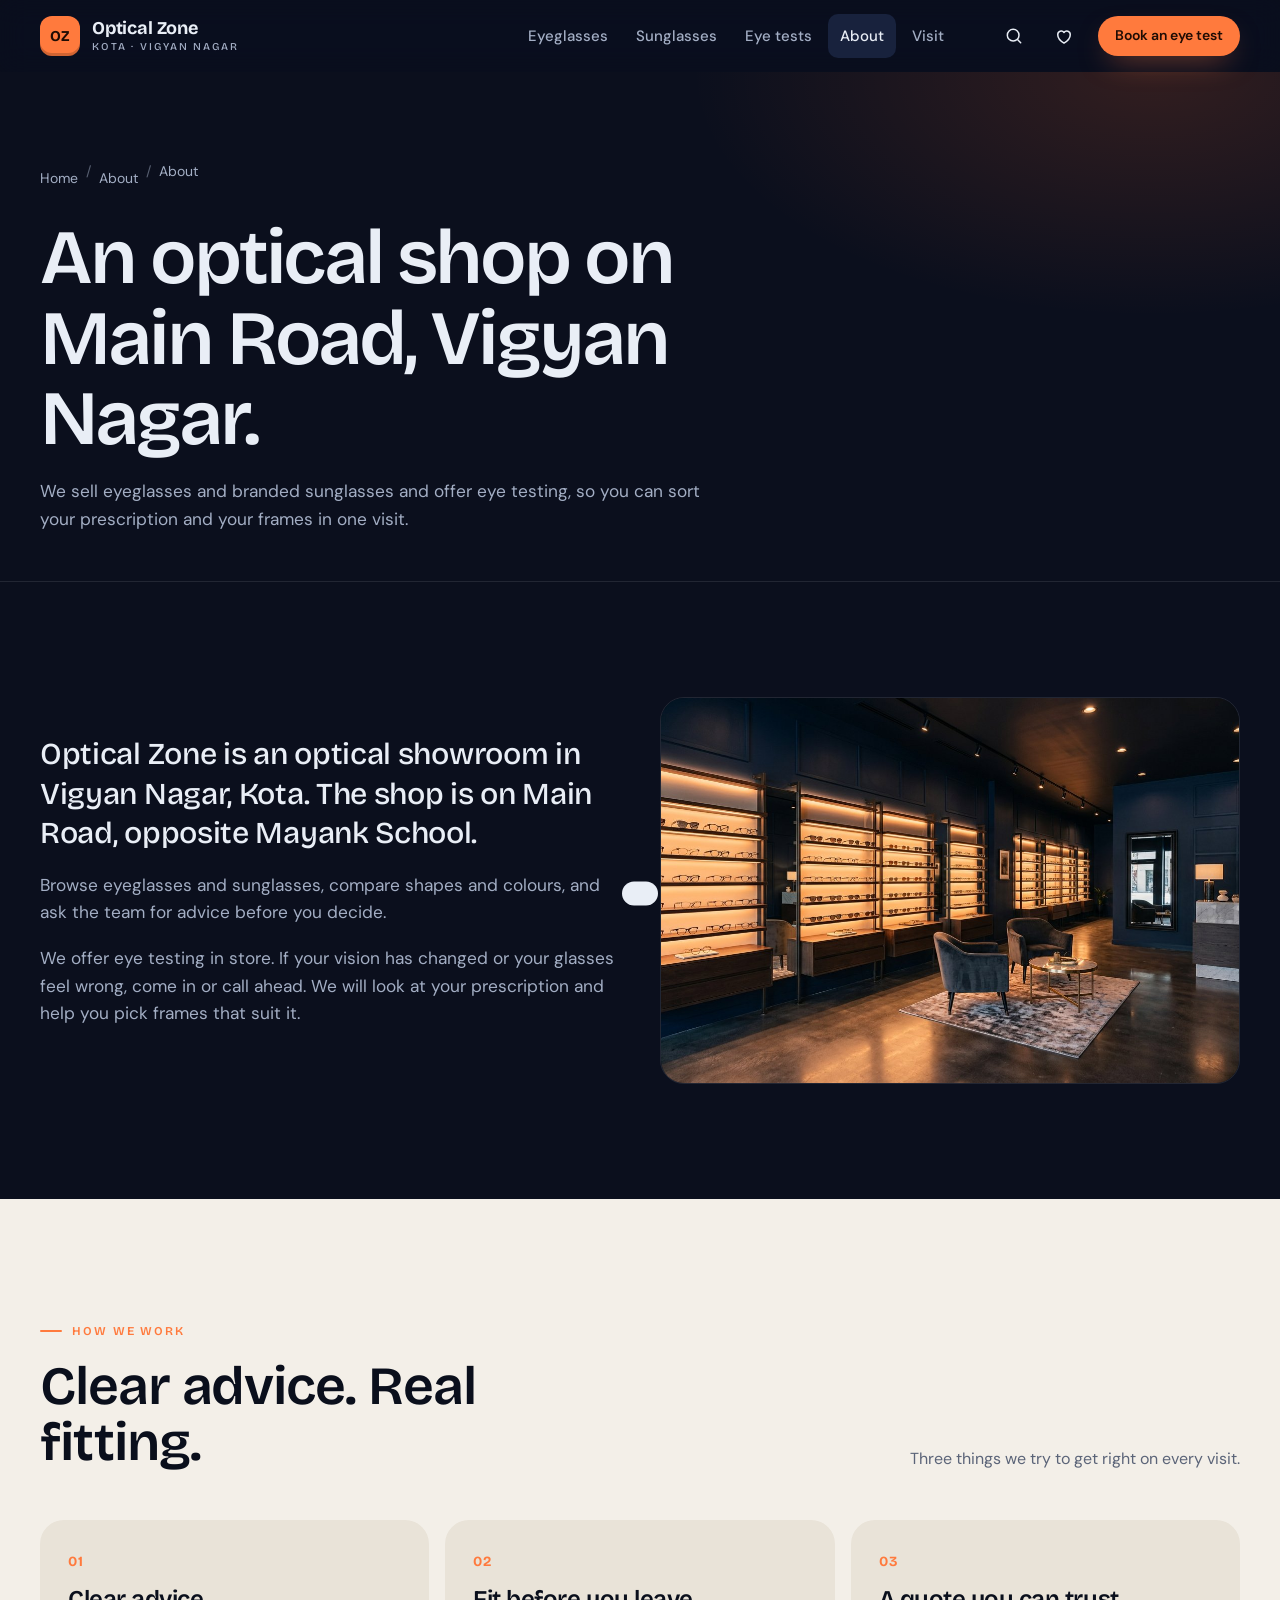
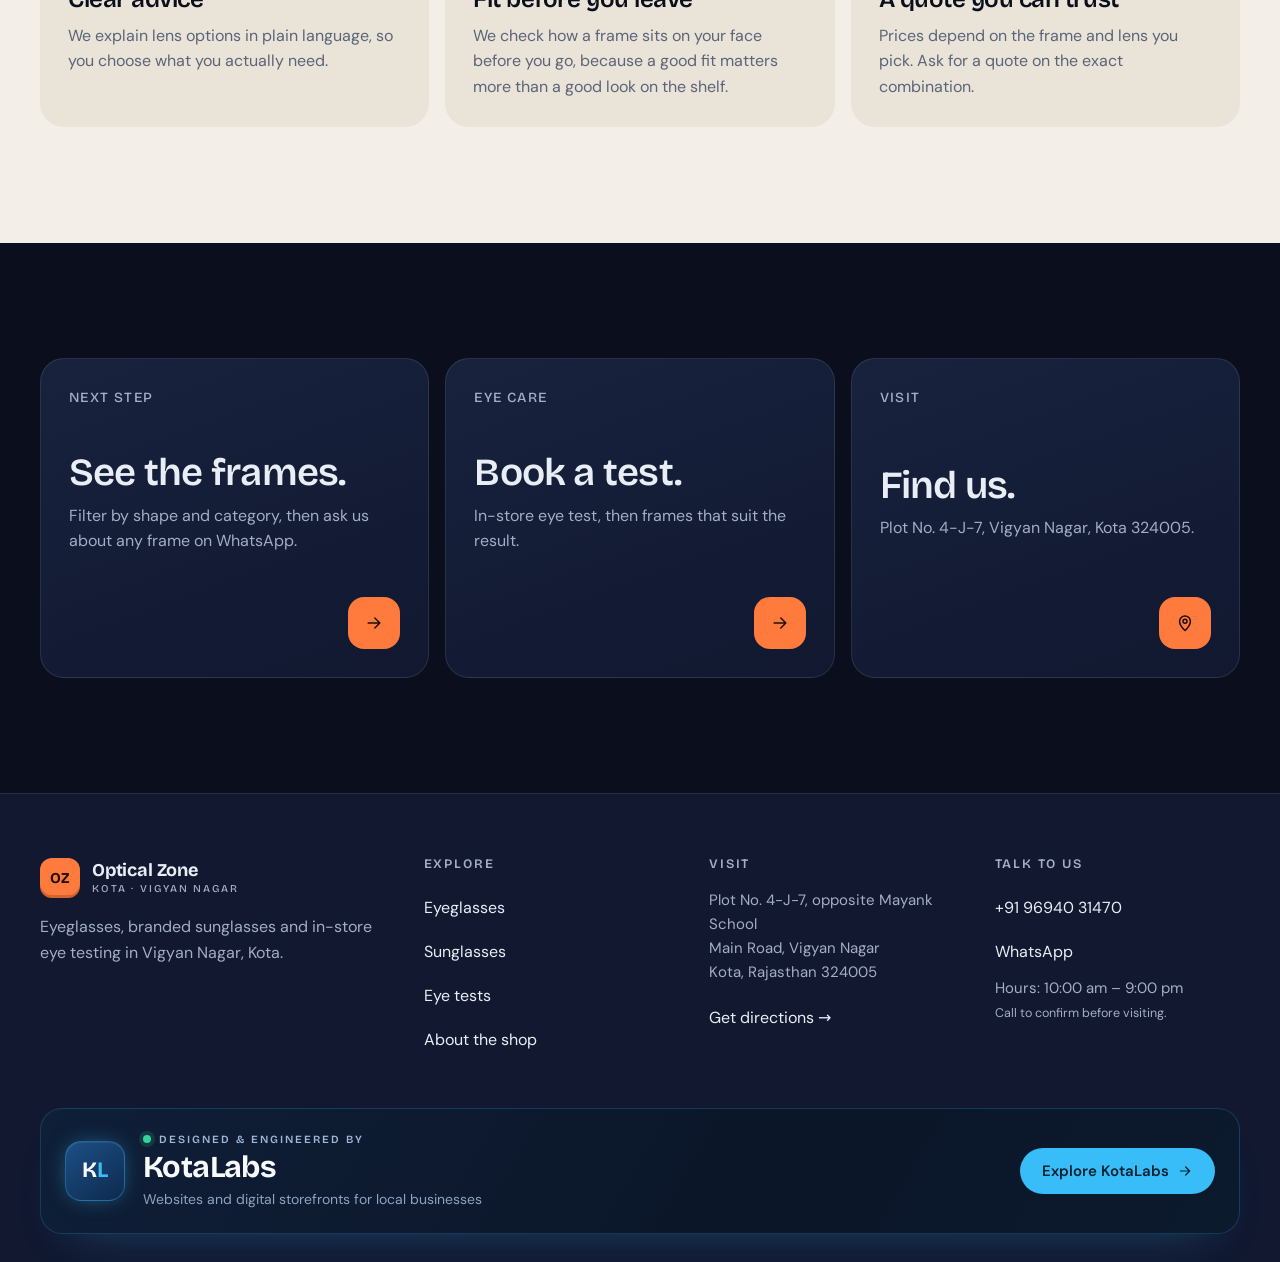
==== commit bc7437b1: "Fix homepage issues: hover-only zone highlight, readable visit block, uncropped hero photo, new type" ====
--- a/about.html
+++ b/about.html
@@ -10,7 +10,7 @@
 <meta property="og:description" content="About Optical Zone, an optical showroom on Main Road, Vigyan Nagar, Kota, for eyeglasses, sunglasses and eye tests.">
 <meta property="og:type" content="website">
 <link rel="icon" href="data:image/svg+xml,%3Csvg xmlns='http://www.w3.org/2000/svg' viewBox='0 0 32 32'%3E%3Crect width='32' height='32' rx='8' fill='%23ff6b2c'/%3E%3Ctext x='16' y='21' font-family='Arial' font-weight='700' font-size='13' text-anchor='middle' fill='%231a0b03'%3EOZ%3C/text%3E%3C/svg%3E">
-<link rel="preload" href="assets/fonts/space-grotesk-latin-600-normal.woff2" as="font" type="font/woff2" crossorigin>
+<link rel="preload" href="assets/fonts/bricolage-grotesque-latin-600-normal.woff2" as="font" type="font/woff2" crossorigin>
 <link rel="stylesheet" href="css/styles.css">
 <script src="js/data.js" defer></script>
 <script src="js/app.js" defer></script>
--- a/css/styles.css
+++ b/css/styles.css
@@ -4,26 +4,28 @@
    Plain CSS, no build step.
    ========================================================================== */
 
-@font-face { font-family: "Inter"; font-weight: 400; font-style: normal; font-display: swap; src: url("../assets/fonts/inter-latin-400-normal.woff2") format("woff2"); }
-@font-face { font-family: "Inter"; font-weight: 500; font-style: normal; font-display: swap; src: url("../assets/fonts/inter-latin-500-normal.woff2") format("woff2"); }
-@font-face { font-family: "Inter"; font-weight: 600; font-style: normal; font-display: swap; src: url("../assets/fonts/inter-latin-600-normal.woff2") format("woff2"); }
-@font-face { font-family: "Inter"; font-weight: 700; font-style: normal; font-display: swap; src: url("../assets/fonts/inter-latin-700-normal.woff2") format("woff2"); }
-@font-face { font-family: "Space Grotesk"; font-weight: 500; font-style: normal; font-display: swap; src: url("../assets/fonts/space-grotesk-latin-500-normal.woff2") format("woff2"); }
-@font-face { font-family: "Space Grotesk"; font-weight: 600; font-style: normal; font-display: swap; src: url("../assets/fonts/space-grotesk-latin-600-normal.woff2") format("woff2"); }
-@font-face { font-family: "Space Grotesk"; font-weight: 700; font-style: normal; font-display: swap; src: url("../assets/fonts/space-grotesk-latin-700-normal.woff2") format("woff2"); }
+@font-face { font-family: "DM Sans"; font-weight: 400; font-style: normal; font-display: swap; src: url("../assets/fonts/dm-sans-latin-400-normal.woff2") format("woff2"); }
+@font-face { font-family: "DM Sans"; font-weight: 500; font-style: normal; font-display: swap; src: url("../assets/fonts/dm-sans-latin-500-normal.woff2") format("woff2"); }
+@font-face { font-family: "DM Sans"; font-weight: 600; font-style: normal; font-display: swap; src: url("../assets/fonts/dm-sans-latin-600-normal.woff2") format("woff2"); }
+@font-face { font-family: "DM Sans"; font-weight: 700; font-style: normal; font-display: swap; src: url("../assets/fonts/dm-sans-latin-700-normal.woff2") format("woff2"); }
+@font-face { font-family: "Bricolage Grotesque"; font-weight: 500; font-style: normal; font-display: swap; src: url("../assets/fonts/bricolage-grotesque-latin-500-normal.woff2") format("woff2"); }
+@font-face { font-family: "Bricolage Grotesque"; font-weight: 600; font-style: normal; font-display: swap; src: url("../assets/fonts/bricolage-grotesque-latin-600-normal.woff2") format("woff2"); }
+@font-face { font-family: "Bricolage Grotesque"; font-weight: 700; font-style: normal; font-display: swap; src: url("../assets/fonts/bricolage-grotesque-latin-700-normal.woff2") format("woff2"); }
+
+
 
 :root {
-  --ink: #0a0f1c;
-  --ink-2: #0f1628;
-  --ink-3: #161f36;
-  --ink-4: #1f2a46;
+  --ink: #0b0f1d;
+  --ink-2: #111830;
+  --ink-3: #18223d;
+  --ink-4: #22304f;
   --line: rgba(233, 238, 246, 0.1);
   --line-strong: rgba(233, 238, 246, 0.2);
   --text: #e9eef6;
-  --muted: #98a4bb;
-  --signal: #ff6b2c;
-  --signal-hi: #ff8a57;
-  --signal-ink: #1a0b03;
+  --muted: #a3aec4;
+  --signal: #ff7a3d;
+  --signal-hi: #ffa072;
+  --signal-ink: #1f0c04;
   --mint: #35d0a5;
   --paper: #f3efe8;
   --paper-2: #e9e3d8;
@@ -32,8 +34,8 @@
   --radius: 14px;
   --radius-lg: 24px;
   --shadow: 0 30px 60px -30px rgba(0, 0, 0, 0.6);
-  --display: "Space Grotesk", ui-sans-serif, system-ui, -apple-system, "Segoe UI", sans-serif;
-  --body: "Inter", ui-sans-serif, system-ui, -apple-system, "Segoe UI", sans-serif;
+  --display: "Bricolage Grotesque", ui-sans-serif, system-ui, -apple-system, "Segoe UI", sans-serif;
+  --body: "DM Sans", ui-sans-serif, system-ui, -apple-system, "Segoe UI", sans-serif;
   --header-h: 72px;
   --max: 1200px;
 }
@@ -95,7 +97,7 @@
 }
 .btn:hover { transform: translateY(-2px); }
 .btn:active { transform: translateY(0); }
-.btn-primary { background: var(--signal); color: var(--signal-ink); box-shadow: 0 12px 30px -12px rgba(255, 107, 44, .7); }
+.btn-primary { background: var(--signal); color: var(--signal-ink); box-shadow: 0 12px 30px -12px rgba(255, 122, 61, .6); }
 .btn-primary:hover { background: var(--signal-hi); }
 .btn-ghost { border-color: var(--line-strong); color: var(--text); background: transparent; }
 .btn-ghost:hover { border-color: var(--text); }
@@ -218,12 +220,12 @@
 }
 .hero__grid { display: grid; gap: 48px; align-items: center; }
 @media (min-width: 900px) { .hero__grid { grid-template-columns: 1fr 1fr; gap: 64px; } }
-.hero h1 { font-size: clamp(3rem, 8vw, 6.4rem); letter-spacing: -0.045em; line-height: .92; }
+.hero h1 { font-size: clamp(2.9rem, 7vw, 5.6rem); letter-spacing: -0.04em; line-height: .95; }
 .hero h1 .accent { color: var(--signal); }
 .hero__lede { font-size: clamp(1.05rem, 1.6vw, 1.22rem); color: var(--muted); max-width: 46ch; margin-top: 26px; }
 .hero__ctas { display: flex; flex-wrap: wrap; gap: 12px; margin-top: 34px; }
 .hero__media { position: relative; }
-.hero__media img { width: 100%; aspect-ratio: 4 / 3.3; object-fit: cover; border-radius: var(--radius-lg); box-shadow: var(--shadow); border: 1px solid var(--line); }
+.hero__media img { width: 100%; height: auto; aspect-ratio: 11 / 6; object-fit: cover; border-radius: var(--radius-lg); box-shadow: var(--shadow); border: 1px solid var(--line); }
 .status-card {
   position: absolute; left: 16px; bottom: 16px; right: auto;
   display: flex; align-items: center; gap: 12px; padding: 12px 16px; border-radius: 16px;
@@ -250,16 +252,16 @@
   min-height: 260px; padding: 28px; border-radius: var(--radius-lg); border: 1px solid var(--line);
   background: linear-gradient(160deg, var(--ink-3), var(--ink-2)); text-decoration: none; overflow: hidden; transition: border-color .25s, transform .25s;
 }
-.zone:hover { border-color: var(--signal); transform: translateY(-4px); }
+.zone { color: var(--text); transition: background .35s ease, border-color .25s ease, transform .25s ease, color .25s ease; }
+.zone:hover, .zone:focus-visible { background: var(--signal); border-color: transparent; color: var(--signal-ink); transform: translateY(-4px); }
+.zone:hover p, .zone:focus-visible p, .zone:hover .zone__no, .zone:focus-visible .zone__no { color: rgba(31, 12, 4, 0.78); }
+.zone:hover .zone__arrow, .zone:focus-visible .zone__arrow { background: var(--ink); color: var(--signal); }
+.zone:focus-visible { outline: 2px solid var(--signal-hi); outline-offset: 4px; }
 .zone__no { font-family: var(--display); font-size: 14px; color: var(--muted); letter-spacing: .1em; }
 .zone h3 { font-size: clamp(1.8rem, 3vw, 2.4rem); }
 .zone p { color: var(--muted); margin-top: 10px; max-width: 32ch; }
 .zone__arrow { width: 52px; height: 52px; border-radius: 16px; display: grid; place-items: center; background: var(--signal); color: var(--signal-ink); align-self: flex-end; transition: transform .25s; }
 .zone:hover .zone__arrow { transform: rotate(-45deg); }
-.zone--wide { background: var(--signal); color: var(--signal-ink); border-color: transparent; }
-.zone--wide p, .zone--wide .zone__no { color: rgba(26, 11, 3, 0.75); }
-.zone--wide .zone__arrow { background: var(--ink); color: var(--signal); }
-.zone--wide:hover { border-color: transparent; }
 @media (min-width: 900px) {
   .zones { grid-template-columns: repeat(3, 1fr); }
   .zone { min-height: 320px; }
@@ -270,7 +272,7 @@
 @media (min-width: 1000px) { .grid-products { grid-template-columns: repeat(3, 1fr); } }
 .pcard { position: relative; display: flex; flex-direction: column; background: var(--ink-2); border: 1px solid var(--line); border-radius: var(--radius-lg); overflow: hidden; transition: border-color .25s, transform .25s; }
 .pcard:hover { border-color: var(--line-strong); transform: translateY(-3px); }
-.pcard__media { position: relative; aspect-ratio: 4 / 3; overflow: hidden; background: var(--ink-3); }
+.pcard__media { position: relative; aspect-ratio: 11 / 6; overflow: hidden; background: var(--ink-3); }
 .pcard__media img { width: 100%; height: 100%; object-fit: cover; transition: transform .6s cubic-bezier(.2,.8,.2,1); }
 .pcard:hover .pcard__media img { transform: scale(1.05); }
 .pcard__tag { z-index: 2; position: absolute; left: 12px; top: 12px; background: rgba(10,15,28,.8); backdrop-filter: blur(6px); border: 1px solid var(--line-strong); padding: 5px 10px; border-radius: 999px; font-size: 12px; font-weight: 600; }
@@ -319,7 +321,7 @@
 .band { display: grid; grid-template-columns: minmax(0, 1fr); gap: 40px; align-items: center; }
 .band > * { min-width: 0; }
 .contact-panel { min-width: 0; }
-.band img { width: 100%; aspect-ratio: 4 / 3; object-fit: cover; border-radius: var(--radius-lg); border: 1px solid var(--line); }
+.band img { width: 100%; height: auto; aspect-ratio: 3 / 2; object-fit: cover; border-radius: var(--radius-lg); border: 1px solid var(--line); }
 .steps { display: grid; gap: 14px; margin-top: 28px; counter-reset: step; }
 .step { display: grid; grid-template-columns: 56px 1fr; gap: 16px; padding: 18px; border-radius: 16px; background: var(--ink-2); border: 1px solid var(--line); }
 .step__n { width: 48px; height: 48px; border-radius: 14px; background: var(--ink-4); display: grid; place-items: center; font-family: var(--display); font-weight: 700; color: var(--signal-hi); font-size: 18px; }
@@ -329,18 +331,18 @@
 
 /* Visit */
 .visit { display: grid; gap: 20px; }
-.visit__card { background: var(--ink-2); border: 1px solid var(--line); border-radius: var(--radius-lg); padding: 28px; display: grid; gap: 22px; }
+.visit__card { background: var(--ink-2); border: 1px solid var(--line); border-radius: var(--radius-lg); padding: 28px; display: grid; gap: 22px; color: var(--text); }
 .visit__row { display: grid; grid-template-columns: 40px 1fr; gap: 14px; align-items: start; }
 .visit__row .icon-wrap { width: 40px; height: 40px; border-radius: 12px; background: var(--ink-4); display: grid; place-items: center; color: var(--signal-hi); }
-.visit__row strong { display: block; font-family: var(--display); font-size: 1.05rem; }
+.visit__row strong { display: block; font-family: var(--display); font-size: 1.05rem; color: var(--text); }
 .visit__row span, .visit__row a { color: var(--muted); font-size: 15px; }
 .visit__row a { text-decoration: none; color: var(--text); font-weight: 600; display: inline-flex; align-items: center; min-height: 40px; }
 .visit__row a:hover { color: var(--signal-hi); }
 .visit__actions { display: flex; flex-wrap: wrap; gap: 10px; }
 .visit__media { border-radius: var(--radius-lg); overflow: hidden; border: 1px solid var(--line); min-height: 280px; position: relative; }
 .visit__media img { width: 100%; height: 100%; object-fit: cover; position: absolute; inset: 0; }
-.visit__media .pin-label { position: absolute; left: 16px; bottom: 16px; background: rgba(10,15,28,.85); border: 1px solid var(--line-strong); padding: 12px 14px; border-radius: 14px; font-size: 14px; max-width: calc(100% - 32px); }
-.visit__media .pin-label strong { font-family: var(--display); display: block; }
+.visit__media .pin-label { position: absolute; left: 16px; bottom: 16px; background: rgba(11,15,29,.9); border: 1px solid var(--line-strong); padding: 12px 14px; border-radius: 14px; font-size: 14px; max-width: calc(100% - 32px); color: var(--text); }
+.visit__media .pin-label strong { font-family: var(--display); display: block; color: var(--text); }
 @media (min-width: 900px) { .visit { grid-template-columns: 1fr 1fr; } }
 
 /* Trust strip */
@@ -390,7 +392,7 @@
 
 /* ---------- Product detail ---------- */
 .pdp { display: grid; gap: 36px; padding: 32px 0 80px; }
-.pdp__media { border-radius: var(--radius-lg); overflow: hidden; border: 1px solid var(--line); background: var(--ink-3); aspect-ratio: 4 / 3; position: relative; }
+.pdp__media { border-radius: var(--radius-lg); overflow: hidden; border: 1px solid var(--line); background: var(--ink-3); aspect-ratio: 11 / 6; position: relative; }
 .pdp__media img { width: 100%; height: 100%; object-fit: cover; }
 .pdp__media .pcard__tag { top: 16px; left: 16px; }
 .pdp__info { display: grid; gap: 22px; align-content: start; }
@@ -468,7 +470,7 @@
 .story { display: grid; gap: 40px; }
 .story__text p { color: var(--muted); font-size: 1.08rem; margin-bottom: 18px; }
 .story__text p:first-child { color: var(--text); font-family: var(--display); font-size: clamp(1.4rem, 2.4vw, 1.9rem); line-height: 1.3; letter-spacing: -0.01em; }
-.story__media img { width: 100%; aspect-ratio: 4 / 3; object-fit: cover; border-radius: var(--radius-lg); border: 1px solid var(--line); }
+.story__media img { width: 100%; height: auto; aspect-ratio: 3 / 2; object-fit: cover; border-radius: var(--radius-lg); border: 1px solid var(--line); }
 @media (min-width: 900px) { .story { grid-template-columns: 1fr 1fr; align-items: center; } }
 .values { display: grid; gap: 16px; grid-template-columns: 1fr; }
 @media (min-width: 800px) { .values { grid-template-columns: repeat(3, 1fr); } }
